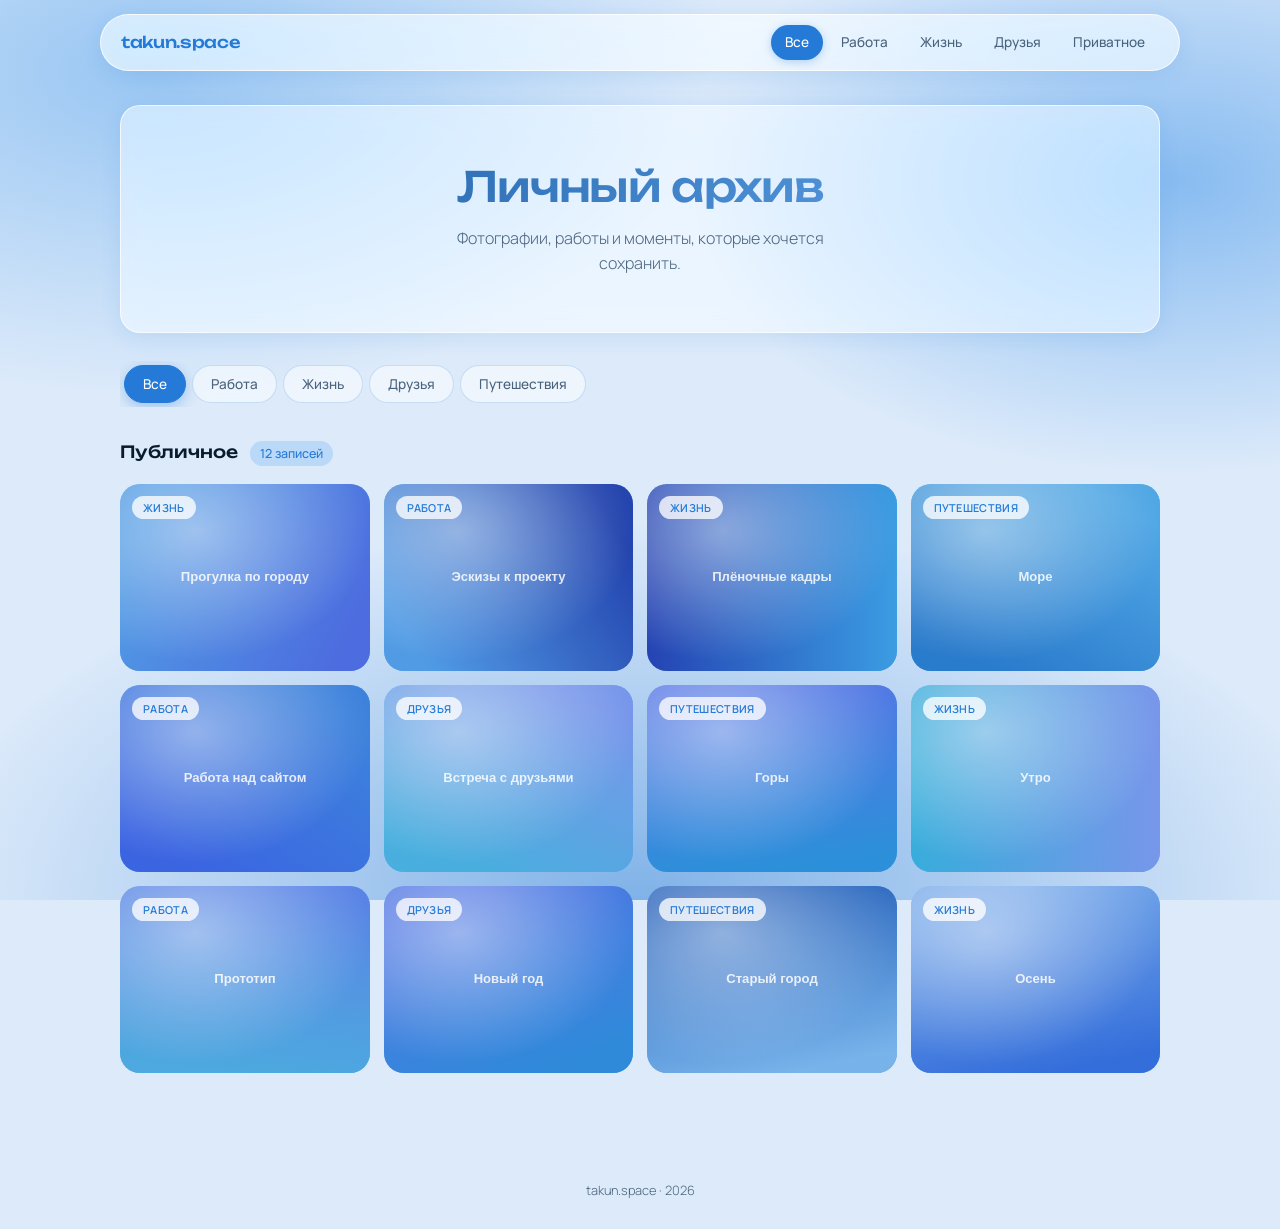
==== index.html @ 9f6305c5 "Add files via upload" ====
<!DOCTYPE html>
<html lang="ru">
<head>
<meta charset="UTF-8">
<meta name="viewport" content="width=device-width, initial-scale=1.0">
<meta name="description" content="Личный архив takun.space">
<title>takun.space — архив</title>

<link rel="icon" href="data:image/svg+xml,<svg xmlns='http://www.w3.org/2000/svg' viewBox='0 0 100 100'><text y='.9em' font-size='90'>🌊</text></svg>">

<link rel="preconnect" href="https://fonts.googleapis.com">
<link rel="preconnect" href="https://fonts.gstatic.com" crossorigin>
<link href="https://fonts.googleapis.com/css2?family=Manrope:wght@300;400;500;600&family=Unbounded:wght@400;500&display=swap" rel="stylesheet">

<style>
  :root {
    --blue-deep: #247ad6;
    --blue-mid: #64a8ed;
    --blue-light: #91c2f2;
    --blue-dark: #1a5aa0;
    --bg-base: #dceafa;
    --glass-bg: rgba(255, 255, 255, 0.5);
    --glass-border: rgba(255, 255, 255, 0.7);
    --glass-shadow: rgba(36, 122, 214, 0.12);
    --text: #0a1b2e;
    --text-soft: #4a637d;
    --danger: #d64545;
    --radius: 20px;
    --tap: 0.15s cubic-bezier(0.4, 0, 0.2, 1);
  }

  * { margin: 0; padding: 0; box-sizing: border-box; }
  html { scroll-behavior: smooth; -webkit-tap-highlight-color: transparent; }

  body {
    font-family: 'Manrope', system-ui, sans-serif;
    background: var(--bg-base);
    background-image:
      radial-gradient(70% 55% at 12% 8%, rgba(145, 194, 242, 0.9), transparent 65%),
      radial-gradient(60% 50% at 92% 20%, rgba(100, 168, 237, 0.7), transparent 65%),
      radial-gradient(80% 60% at 50% 100%, rgba(36, 122, 214, 0.5), transparent 70%);
    background-attachment: fixed;
    color: var(--text);
    line-height: 1.55;
    -webkit-font-smoothing: antialiased;
    min-height: 100vh;
  }

  .glass {
    background: var(--glass-bg);
    backdrop-filter: blur(14px) saturate(1.4);
    -webkit-backdrop-filter: blur(14px) saturate(1.4);
    border: 1px solid var(--glass-border);
    border-radius: var(--radius);
    box-shadow: 0 4px 20px var(--glass-shadow);
  }

  /* ШАПКА */
  header { position: sticky; top: 0; z-index: 100; padding: 14px 20px; }

  .header-inner {
    max-width: 1080px;
    margin: 0 auto;
    display: flex;
    align-items: center;
    justify-content: space-between;
    padding: 10px 20px;
    border-radius: 100px;
    background: rgba(255, 255, 255, 0.6);
    backdrop-filter: blur(16px) saturate(1.5);
    -webkit-backdrop-filter: blur(16px) saturate(1.5);
    border: 1px solid rgba(255, 255, 255, 0.75);
    box-shadow: 0 4px 20px rgba(36, 122, 214, 0.12);
  }

  .logo {
    font-family: 'Unbounded', sans-serif;
    font-weight: 500;
    font-size: 1rem;
    letter-spacing: -0.02em;
    color: var(--blue-deep);
    text-decoration: none;
    transition: opacity var(--tap);
  }
  .logo:active { opacity: 0.6; }

  nav { display: flex; gap: 4px; }

  nav a {
    padding: 7px 14px;
    border-radius: 100px;
    text-decoration: none;
    color: var(--text-soft);
    font-size: 0.85rem;
    font-weight: 500;
    transition: background var(--tap), color var(--tap), transform var(--tap);
  }
  nav a:hover { background: rgba(145, 194, 242, 0.35); color: var(--blue-deep); }
  nav a.active { background: var(--blue-deep); color: #fff; box-shadow: 0 2px 8px rgba(36, 122, 214, 0.3); }
  nav a:active { transform: scale(0.95); }

  /* ОСНОВНОЕ */
  main { max-width: 1080px; margin: 0 auto; padding: 20px 20px 80px; }

  .page { display: none; }
  .page.active { display: block; animation: fadeIn 0.3s ease; }

  @keyframes fadeIn {
    from { opacity: 0; transform: translateY(8px); }
    to { opacity: 1; transform: translateY(0); }
  }

  /* ГЕРОЙ */
  .hero { padding: 56px 36px; text-align: center; margin-bottom: 28px; }

  .hero h1 {
    font-family: 'Unbounded', sans-serif;
    font-weight: 500;
    font-size: clamp(1.7rem, 4.5vw, 2.6rem);
    letter-spacing: -0.03em;
    line-height: 1.2;
    margin-bottom: 14px;
    background: linear-gradient(120deg, var(--blue-dark), var(--blue-mid));
    -webkit-background-clip: text;
    -webkit-text-fill-color: transparent;
    background-clip: text;
  }

  .hero p {
    font-size: 1rem;
    font-weight: 300;
    color: var(--text-soft);
    max-width: 420px;
    margin: 0 auto;
  }

  /* ФИЛЬТРЫ */
  .filters {
    display: flex;
    gap: 6px;
    margin-bottom: 22px;
    overflow-x: auto;
    padding: 4px;
    scrollbar-width: none;
  }
  .filters::-webkit-scrollbar { display: none; }

  .filter {
    flex-shrink: 0;
    padding: 9px 18px;
    border-radius: 100px;
    border: 1px solid rgba(36, 122, 214, 0.2);
    background: rgba(255, 255, 255, 0.5);
    backdrop-filter: blur(10px);
    -webkit-backdrop-filter: blur(10px);
    color: var(--text-soft);
    font-family: 'Manrope', sans-serif;
    font-size: 0.85rem;
    font-weight: 500;
    cursor: pointer;
    transition: all var(--tap);
  }
  .filter:hover { border-color: var(--blue-mid); color: var(--blue-deep); }
  .filter.active {
    background: var(--blue-deep);
    border-color: var(--blue-deep);
    color: #fff;
    box-shadow: 0 4px 14px rgba(36, 122, 214, 0.35);
  }
  .filter:active { transform: scale(0.95); }

  /* СЕКЦИИ */
  .section-title {
    display: flex;
    align-items: baseline;
    gap: 12px;
    margin: 32px 0 18px;
  }

  .section-title h2 {
    font-family: 'Unbounded', sans-serif;
    font-weight: 500;
    font-size: 1.05rem;
    letter-spacing: -0.01em;
  }

  .section-title .count {
    font-size: 0.78rem;
    font-weight: 500;
    color: var(--blue-deep);
    background: rgba(145, 194, 242, 0.45);
    padding: 3px 10px;
    border-radius: 100px;
  }

  /* СЕТКА */
  .archive-grid {
    display: grid;
    grid-template-columns: repeat(auto-fill, minmax(220px, 1fr));
    gap: 14px;
  }

  .archive-item {
    position: relative;
    aspect-ratio: 4 / 3;
    border-radius: var(--radius);
    overflow: hidden;
    cursor: pointer;
    background: linear-gradient(135deg, var(--blue-light), var(--blue-mid));
    transition: transform var(--tap), box-shadow var(--tap);
    text-decoration: none;
    display: block;
    border: none;
    padding: 0;
    font-family: inherit;
    text-align: left;
    width: 100%;
  }

  .archive-item img {
    width: 100%;
    height: 100%;
    object-fit: cover;
    display: block;
    filter: contrast(0.95) brightness(1.02);
    transition: transform 0.4s ease;
  }

  .archive-item::after {
    content: '';
    position: absolute;
    inset: 0;
    background: linear-gradient(to top, rgba(10, 27, 46, 0.65), transparent 55%);
    opacity: 0;
    transition: opacity var(--tap);
    pointer-events: none;
  }

  .archive-item:hover { transform: translateY(-3px); box-shadow: 0 10px 28px rgba(36, 122, 214, 0.28); }
  .archive-item:hover img { transform: scale(1.05); }
  .archive-item:hover::after { opacity: 1; }
  .archive-item:active { transform: scale(0.98); }
  .archive-item:active::after { opacity: 1; }
  .archive-item:active .meta { transform: translateY(0); opacity: 1; }

  .archive-item .meta {
    position: absolute;
    left: 0; right: 0; bottom: 0;
    padding: 14px;
    color: #fff;
    z-index: 2;
    transform: translateY(6px);
    opacity: 0;
    transition: transform var(--tap), opacity var(--tap);
  }

  .archive-item:hover .meta { transform: translateY(0); opacity: 1; }

  .meta .date {
    font-size: 0.68rem;
    font-weight: 500;
    letter-spacing: 0.08em;
    text-transform: uppercase;
    opacity: 0.85;
  }
  .meta .title { font-size: 0.92rem; font-weight: 600; margin-top: 2px; }

  .archive-item .tag {
    position: absolute;
    top: 12px;
    left: 12px;
    z-index: 2;
    padding: 4px 11px;
    border-radius: 100px;
    background: rgba(255, 255, 255, 0.78);
    backdrop-filter: blur(8px);
    -webkit-backdrop-filter: blur(8px);
    color: var(--blue-deep);
    font-size: 0.68rem;
    font-weight: 600;
    letter-spacing: 0.03em;
    text-transform: uppercase;
  }

  /* БЛОКИРОВКА */
  .lock-screen {
    margin-top: 32px;
    padding: 48px 32px;
    text-align: center;
    border: 1px solid rgba(36, 122, 214, 0.25);
    max-width: 440px;
    margin-left: auto;
    margin-right: auto;
  }

  .lock-screen .lock {
    display: inline-flex;
    align-items: center;
    justify-content: center;
    width: 52px; height: 52px;
    border-radius: 50%;
    background: rgba(36, 122, 214, 0.15);
    margin-bottom: 16px;
    color: var(--blue-deep);
  }
  .lock-screen .lock svg { width: 22px; height: 22px; }

  .lock-screen h3 {
    font-family: 'Unbounded', sans-serif;
    font-weight: 500;
    font-size: 1.15rem;
    margin-bottom: 8px;
  }

  .lock-screen p {
    color: var(--text-soft);
    font-weight: 300;
    margin-bottom: 22px;
    font-size: 0.92rem;
  }

  .password-field { display: flex; gap: 8px; margin-bottom: 12px; }

  .password-field input {
    flex: 1;
    padding: 12px 18px;
    border-radius: 100px;
    border: 1.5px solid rgba(36, 122, 214, 0.25);
    background: rgba(255, 255, 255, 0.7);
    font-family: 'Manrope', sans-serif;
    font-size: 0.95rem;
    color: var(--text);
    outline: none;
    transition: border-color var(--tap), box-shadow var(--tap);
    letter-spacing: 0.15em;
    text-align: center;
  }
  .password-field input::placeholder { letter-spacing: normal; color: var(--text-soft); opacity: 0.6; }
  .password-field input:focus {
    border-color: var(--blue-deep);
    box-shadow: 0 0 0 4px rgba(36, 122, 214, 0.15);
  }
  .password-field input.error {
    border-color: var(--danger);
    box-shadow: 0 0 0 4px rgba(214, 69, 69, 0.15);
    animation: shake 0.3s ease;
  }

  @keyframes shake {
    0%, 100% { transform: translateX(0); }
    25% { transform: translateX(-6px); }
    75% { transform: translateX(6px); }
  }

  .password-hint {
    font-size: 0.8rem;
    color: var(--danger);
    min-height: 18px;
    opacity: 0;
    transition: opacity var(--tap);
  }
  .password-hint.show { opacity: 1; }

  /* КНОПКИ */
  .btn {
    display: inline-flex;
    align-items: center;
    justify-content: center;
    gap: 8px;
    padding: 12px 28px;
    border-radius: 100px;
    font-family: 'Manrope', sans-serif;
    font-weight: 600;
    font-size: 0.9rem;
    border: none;
    cursor: pointer;
    text-decoration: none;
    transition: background var(--tap), transform var(--tap), box-shadow var(--tap);
    user-select: none;
  }

  .btn-primary {
    background: var(--blue-deep);
    color: #fff;
    box-shadow: 0 4px 16px rgba(36, 122, 214, 0.35);
  }
  .btn-primary:hover { background: var(--blue-dark); box-shadow: 0 6px 20px rgba(36, 122, 214, 0.45); }
  .btn-primary:active { transform: scale(0.96); box-shadow: 0 2px 8px rgba(36, 122, 214, 0.3); }

  .btn-ghost {
    background: transparent;
    color: var(--blue-deep);
    border: 1.5px solid rgba(36, 122, 214, 0.35);
  }
  .btn-ghost:hover { background: rgba(36, 122, 214, 0.08); border-color: var(--blue-deep); }
  .btn-ghost:active { transform: scale(0.96); background: rgba(36, 122, 214, 0.15); }

  .btn:focus-visible, .filter:focus-visible, nav a:focus-visible, .archive-item:focus-visible {
    outline: 2px solid var(--blue-deep);
    outline-offset: 3px;
  }

  /* ЛАЙТБОКС */
  .lightbox {
    position: fixed;
    inset: 0;
    z-index: 200;
    background: rgba(10, 27, 46, 0.85);
    backdrop-filter: blur(12px);
    -webkit-backdrop-filter: blur(12px);
    display: none;
    align-items: center;
    justify-content: center;
    padding: 24px;
    opacity: 0;
    transition: opacity 0.25s ease;
  }
  .lightbox.open { display: flex; opacity: 1; }

  .lightbox-inner {
    max-width: 1000px;
    width: 100%;
    max-height: 90vh;
    display: flex;
    flex-direction: column;
    gap: 16px;
    animation: zoomIn 0.3s ease;
  }

  @keyframes zoomIn {
    from { transform: scale(0.94); opacity: 0; }
    to { transform: scale(1); opacity: 1; }
  }

  .lightbox-image {
    width: 100%;
    max-height: 75vh;
    object-fit: contain;
    border-radius: var(--radius);
    box-shadow: 0 20px 60px rgba(0, 0, 0, 0.4);
  }

  .lightbox-caption {
    display: flex;
    justify-content: space-between;
    align-items: center;
    color: #fff;
    gap: 16px;
    flex-wrap: wrap;
  }
  .lightbox-caption .info .date {
    font-size: 0.72rem;
    text-transform: uppercase;
    letter-spacing: 0.08em;
    opacity: 0.7;
  }
  .lightbox-caption .info .title {
    font-size: 1.1rem;
    font-weight: 600;
    margin-top: 2px;
  }

  .lightbox-close {
    position: absolute;
    top: 24px;
    right: 24px;
    width: 44px;
    height: 44px;
    border-radius: 50%;
    border: none;
    background: rgba(255, 255, 255, 0.15);
    backdrop-filter: blur(8px);
    -webkit-backdrop-filter: blur(8px);
    color: #fff;
    cursor: pointer;
    display: flex;
    align-items: center;
    justify-content: center;
    transition: background var(--tap), transform var(--tap);
  }
  .lightbox-close:hover { background: rgba(255, 255, 255, 0.25); }
  .lightbox-close:active { transform: scale(0.9); }
  .lightbox-close svg { width: 20px; height: 20px; }

  /* ФУТЕР */
  footer {
    max-width: 1080px;
    margin: 0 auto;
    padding: 28px 20px;
    text-align: center;
    color: var(--text-soft);
    font-size: 0.8rem;
    font-weight: 300;
  }

  /* АДАПТИВ */
  @media (max-width: 640px) {
    .header-inner { flex-direction: column; gap: 10px; padding: 10px 14px; border-radius: 24px; }
    nav { width: 100%; justify-content: center; flex-wrap: wrap; }
    nav a { padding: 6px 11px; font-size: 0.8rem; }
    .hero { padding: 40px 22px; }
    .archive-grid { grid-template-columns: repeat(2, 1fr); gap: 10px; }
    .archive-item .meta { opacity: 1; transform: none; }
    .archive-item::after { opacity: 1; }
    .lock-screen { padding: 32px 22px; }
    .archive-item .tag { font-size: 0.6rem; padding: 3px 8px; }
    .lightbox-close { top: 12px; right: 12px; }
  }

  @media (prefers-reduced-motion: reduce) {
    * { transition-duration: 0.01ms !important; animation: none !important; }
  }
</style>
</head>
<body>

<header>
  <div class="header-inner">
    <a href="#all" class="logo">takun.space</a>
    <nav id="nav">
      <a href="#all" data-page="all">Все</a>
      <a href="#work" data-page="work">Работа</a>
      <a href="#life" data-page="life">Жизнь</a>
      <a href="#friends" data-page="friends">Друзья</a>
      <a href="#private" data-page="private">Приватное</a>
    </nav>
  </div>
</header>

<main>

  <section class="page active" id="page-all">
    <div class="hero glass">
      <h1>Личный архив</h1>
      <p>Фотографии, работы и моменты, которые хочется сохранить.</p>
    </div>

    <div class="filters">
      <button class="filter active" data-filter="all">Все</button>
      <button class="filter" data-filter="work">Работа</button>
      <button class="filter" data-filter="life">Жизнь</button>
      <button class="filter" data-filter="friends">Друзья</button>
      <button class="filter" data-filter="travel">Путешествия</button>
    </div>

    <div class="section-title">
      <h2>Публичное</h2>
      <span class="count" id="count-all">0</span>
    </div>

    <div class="archive-grid" id="grid-all"></div>
  </section>

  <section class="page" id="page-work">
    <div class="hero glass"><h1>Работа</h1><p>Проекты, эскизы и процессы.</p></div>
    <div class="section-title"><h2>Проекты</h2><span class="count" id="count-work">0</span></div>
    <div class="archive-grid" id="grid-work"></div>
  </section>

  <section class="page" id="page-life">
    <div class="hero glass"><h1>Жизнь</h1><p>Повседневные кадры и воспоминания.</p></div>
    <div class="section-title"><h2>Моменты</h2><span class="count" id="count-life">0</span></div>
    <div class="archive-grid" id="grid-life"></div>
  </section>

  <section class="page" id="page-friends">
    <div class="hero glass"><h1>Друзья</h1><p>Люди, которые рядом.</p></div>
    <div class="section-title"><h2>Встречи</h2><span class="count" id="count-friends">0</span></div>
    <div class="archive-grid" id="grid-friends"></div>
  </section>

  <section class="page" id="page-private">
    <div id="lock-screen" class="lock-screen glass">
      <div class="lock">
        <svg viewBox="0 0 24 24" fill="none" stroke="currentColor" stroke-width="2" stroke-linecap="round" stroke-linejoin="round">
          <rect x="4" y="11" width="16" height="10" rx="2"></rect>
          <path d="M8 11V7a4 4 0 0 1 8 0v4"></path>
        </svg>
      </div>
      <h3>Приватный архив</h3>
      <p>Введите пароль, чтобы открыть личные фотографии.</p>
      <div class="password-field">
        <input type="password" id="password-input" placeholder="Пароль" autocomplete="off">
        <button class="btn btn-primary" id="unlock-btn">Войти</button>
      </div>
      <div class="password-hint" id="password-hint">Неверный пароль. Попробуйте ещё раз.</div>
    </div>

    <div id="private-content" style="display:none">
      <div class="hero glass"><h1>Приватное</h1><p>Только для друзей и семьи.</p></div>
      <div class="section-title"><h2>Личное</h2><span class="count" id="count-private">0</span></div>
      <div class="archive-grid" id="grid-private"></div>
      <div style="text-align:center; margin-top:32px">
        <button class="btn btn-ghost" id="lock-again-btn">Заблокировать</button>
      </div>
    </div>
  </section>

</main>

<footer>takun.space · <span id="year"></span></footer>

<div class="lightbox" id="lightbox">
  <button class="lightbox-close" id="lightbox-close" aria-label="Закрыть">
    <svg viewBox="0 0 24 24" fill="none" stroke="currentColor" stroke-width="2" stroke-linecap="round">
      <line x1="18" y1="6" x2="6" y2="18"></line>
      <line x1="6" y1="6" x2="18" y2="18"></line>
    </svg>
  </button>
  <div class="lightbox-inner">
    <img class="lightbox-image" id="lightbox-img" src="" alt="">
    <div class="lightbox-caption">
      <div class="info">
        <div class="date" id="lightbox-date"></div>
        <div class="title" id="lightbox-title"></div>
      </div>
    </div>
  </div>
</div>

<script>
  // ===== SVG-ПЛЕЙСХОЛДЕРЫ (работают офлайн) =====
  function makePlaceholder(seed, label) {
    let h = 0;
    for (let i = 0; i < seed.length; i++) h = (h * 31 + seed.charCodeAt(i)) | 0;
    const abs = Math.abs(h);
    const hue1 = 205 + (abs % 25);
    const hue2 = 195 + ((abs >> 3) % 35);
    const l1 = 55 + (abs % 15);
    const l2 = 40 + ((abs >> 4) % 20);
    const c1 = `hsl(${hue1}, 75%, ${l1}%)`;
    const c2 = `hsl(${hue2}, 70%, ${l2}%)`;
    const angle = abs % 360;

    const svg = `<svg xmlns="http://www.w3.org/2000/svg" viewBox="0 0 800 600" preserveAspectRatio="xMidYMid slice">
      <defs>
        <linearGradient id="g" gradientTransform="rotate(${angle} 0.5 0.5)">
          <stop offset="0%" stop-color="${c1}"/>
          <stop offset="100%" stop-color="${c2}"/>
        </linearGradient>
        <radialGradient id="r" cx="30%" cy="25%" r="70%">
          <stop offset="0%" stop-color="rgba(255,255,255,0.45)"/>
          <stop offset="100%" stop-color="rgba(255,255,255,0)"/>
        </radialGradient>
      </defs>
      <rect width="800" height="600" fill="url(#g)"/>
      <rect width="800" height="600" fill="url(#r)"/>
      <text x="400" y="310" font-family="Manrope, sans-serif" font-size="42" font-weight="600"
            fill="rgba(255,255,255,0.85)" text-anchor="middle">${label}</text>
    </svg>`;
    return 'data:image/svg+xml;charset=utf-8,' + encodeURIComponent(svg);
  }

  // ===== ДАННЫЕ =====
  // Чтобы добавить реальное фото: замените src на путь, например 'photos/001.jpg'
  // Для этого создайте папку "photos" в репозитории и загрузите туда картинки.
  const PHOTOS = [
    { id: 1,  cat: 'life',    tag: 'Жизнь',       date: 'Сентябрь 2026', title: 'Прогулка по городу', src: null },
    { id: 2,  cat: 'work',    tag: 'Работа',      date: 'Август 2026',   title: 'Эскизы к проекту',   src: null },
    { id: 3,  cat: 'life',    tag: 'Жизнь',       date: 'Июль 2026',     title: 'Плёночные кадры',    src: null },
    { id: 4,  cat: 'travel',  tag: 'Путешествия', date: 'Июнь 2026',     title: 'Море',               src: null },
    { id: 5,  cat: 'work',    tag: 'Работа',      date: 'Май 2026',      title: 'Работа над сайтом',  src: null },
    { id: 6,  cat: 'friends', tag: 'Друзья',      date: 'Апрель 2026',   title: 'Встреча с друзьями', src: null },
    { id: 7,  cat: 'travel',  tag: 'Путешествия', date: 'Март 2026',     title: 'Горы',               src: null },
    { id: 8,  cat: 'life',    tag: 'Жизнь',       date: 'Февраль 2026',  title: 'Утро',               src: null },
    { id: 9,  cat: 'work',    tag: 'Работа',      date: 'Январь 2026',   title: 'Прототип',           src: null },
    { id: 10, cat: 'friends', tag: 'Друзья',      date: 'Декабрь 2025',  title: 'Новый год',          src: null },
    { id: 11, cat: 'travel',  tag: 'Путешествия', date: 'Ноябрь 2025',   title: 'Старый город',       src: null },
    { id: 12, cat: 'life',    tag: 'Жизнь',       date: 'Октябрь 2025',  title: 'Осень',              src: null },

    // Приватные (пароль 69853)
    { id: 101, cat: 'private', tag: 'Личное', date: 'Сентябрь 2026', title: 'Семья',        src: null, private: true },
    { id: 102, cat: 'private', tag: 'Личное', date: 'Август 2026',   title: 'Дома',         src: null, private: true },
    { id: 103, cat: 'private', tag: 'Личное', date: 'Июль 2026',     title: 'Отпуск',       src: null, private: true },
    { id: 104, cat: 'private', tag: 'Личное', date: 'Июнь 2026',     title: 'Близкие',      src: null, private: true },
    { id: 105, cat: 'private', tag: 'Личное', date: 'Май 2026',      title: 'Тихий вечер',  src: null, private: true },
    { id: 106, cat: 'private', tag: 'Личное', date: 'Апрель 2026',   title: 'Воспоминание', src: null, private: true },
  ];

  PHOTOS.forEach(p => {
    if (!p.src) p.src = makePlaceholder(p.title + p.id, p.title);
  });

  const PASSWORD = '69853';
  const SESSION_KEY = 'takun_private_unlocked';

  // ===== РЕНДЕР =====
  function renderCard(photo) {
    return `
      <button class="archive-item" data-id="${photo.id}">
        <span class="tag">${photo.tag}</span>
        <img src="${photo.src}" alt="${photo.title}" loading="lazy">
        <div class="meta">
          <div class="date">${photo.date}</div>
          <div class="title">${photo.title}</div>
        </div>
      </button>
    `;
  }

  function renderGrid(containerId, photos) {
    const el = document.getElementById(containerId);
    if (!el) return;
    el.innerHTML = photos.map(renderCard).join('');
  }

  function updateCount(id, n) {
    const el = document.getElementById(id);
    if (el) el.textContent = n + ' записей';
  }

  const publicPhotos = PHOTOS.filter(p => !p.private);
  const privatePhotos = PHOTOS.filter(p => p.private);

  renderGrid('grid-all', publicPhotos);
  renderGrid('grid-work', publicPhotos.filter(p => p.cat === 'work'));
  renderGrid('grid-life', publicPhotos.filter(p => p.cat === 'life'));
  renderGrid('grid-friends', publicPhotos.filter(p => p.cat === 'friends'));
  renderGrid('grid-private', privatePhotos);

  updateCount('count-all', publicPhotos.length);
  updateCount('count-work', publicPhotos.filter(p => p.cat === 'work').length);
  updateCount('count-life', publicPhotos.filter(p => p.cat === 'life').length);
  updateCount('count-friends', publicPhotos.filter(p => p.cat === 'friends').length);
  updateCount('count-private', privatePhotos.length);

  // ===== РОУТИНГ =====
  const pages = ['all', 'work', 'life', 'friends', 'private'];

  function showPage(name) {
    if (!pages.includes(name)) name = 'all';

    document.querySelectorAll('.page').forEach(p => p.classList.remove('active'));
    const target = document.getElementById('page-' + name);
    if (target) target.classList.add('active');

    document.querySelectorAll('#nav a').forEach(a => {
      a.classList.toggle('active', a.dataset.page === name);
    });

    if (name === 'private') checkPrivateSession();
    window.scrollTo({ top: 0, behavior: 'smooth' });
  }

  function handleHash() {
    showPage(location.hash.replace('#', '') || 'all');
  }

  window.addEventListener('hashchange', handleHash);

  // ===== ПРИВАТНЫЙ ДОСТУП =====
  const lockScreen = document.getElementById('lock-screen');
  const privateContent = document.getElementById('private-content');
  const passwordInput = document.getElementById('password-input');
  const passwordHint = document.getElementById('password-hint');
  const unlockBtn = document.getElementById('unlock-btn');
  const lockAgainBtn = document.getElementById('lock-again-btn');

  function checkPrivateSession() {
    const unlocked = sessionStorage.getItem(SESSION_KEY) === 'true';
    if (unlocked) {
      lockScreen.style.display = 'none';
      privateContent.style.display = 'block';
    } else {
      lockScreen.style.display = 'block';
      privateContent.style.display = 'none';
      passwordInput.value = '';
      passwordHint.classList.remove('show');
    }
  }

  function tryUnlock() {
    if (passwordInput.value.trim() === PASSWORD) {
      sessionStorage.setItem(SESSION_KEY, 'true');
      lockScreen.style.display = 'none';
      privateContent.style.display = 'block';
      passwordHint.classList.remove('show');
      passwordInput.classList.remove('error');
    } else {
      passwordInput.classList.add('error');
      passwordHint.classList.add('show');
      setTimeout(() => passwordInput.classList.remove('error'), 400);
    }
  }

  unlockBtn.addEventListener('click', tryUnlock);
  passwordInput.addEventListener('keydown', e => { if (e.key === 'Enter') tryUnlock(); });
  passwordInput.addEventListener('input', () => passwordHint.classList.remove('show'));

  lockAgainBtn.addEventListener('click', () => {
    sessionStorage.removeItem(SESSION_KEY);
    checkPrivateSession();
    passwordInput.focus();
  });

  // ===== ЛАЙТБОКС =====
  const lightbox = document.getElementById('lightbox');
  const lightboxImg = document.getElementById('lightbox-img');
  const lightboxDate = document.getElementById('lightbox-date');
  const lightboxTitle = document.getElementById('lightbox-title');
  const lightboxClose = document.getElementById('lightbox-close');

  function openLightbox(id) {
    const photo = PHOTOS.find(p => p.id === Number(id));
    if (!photo) return;
    lightboxImg.src = photo.src;
    lightboxImg.alt = photo.title;
    lightboxDate.textContent = photo.date;
    lightboxTitle.textContent = photo.title;
    lightbox.classList.add('open');
    document.body.style.overflow = 'hidden';
  }

  function closeLightbox() {
    lightbox.classList.remove('open');
    document.body.style.overflow = '';
    setTimeout(() => { lightboxImg.src = ''; }, 250);
  }

  document.addEventListener('click', e => {
    const item = e.target.closest('.archive-item');
    if (item) openLightbox(item.dataset.id);
  });

  lightboxClose.addEventListener('click', closeLightbox);
  lightbox.addEventListener('click', e => { if (e.target === lightbox) closeLightbox(); });
  document.addEventListener('keydown', e => {
    if (e.key === 'Escape' && lightbox.classList.contains('open')) closeLightbox();
  });

  // ===== ФИЛЬТРЫ =====
  document.querySelectorAll('.filter').forEach(btn => {
    btn.addEventListener('click', () => {
      document.querySelectorAll('.filter').forEach(b => b.classList.remove('active'));
      btn.classList.add('active');
      const cat = btn.dataset.filter;
      const filtered = cat === 'all' ? publicPhotos : publicPhotos.filter(p => p.cat === cat);
      renderGrid('grid-all', filtered);
      updateCount('count-all', filtered.length);
    });
  });

  // ===== ГОД В ФУТЕРЕ =====
  document.getElementById('year').textContent = new Date().getFullYear();

  handleHash();
</script>

</body>
</html>
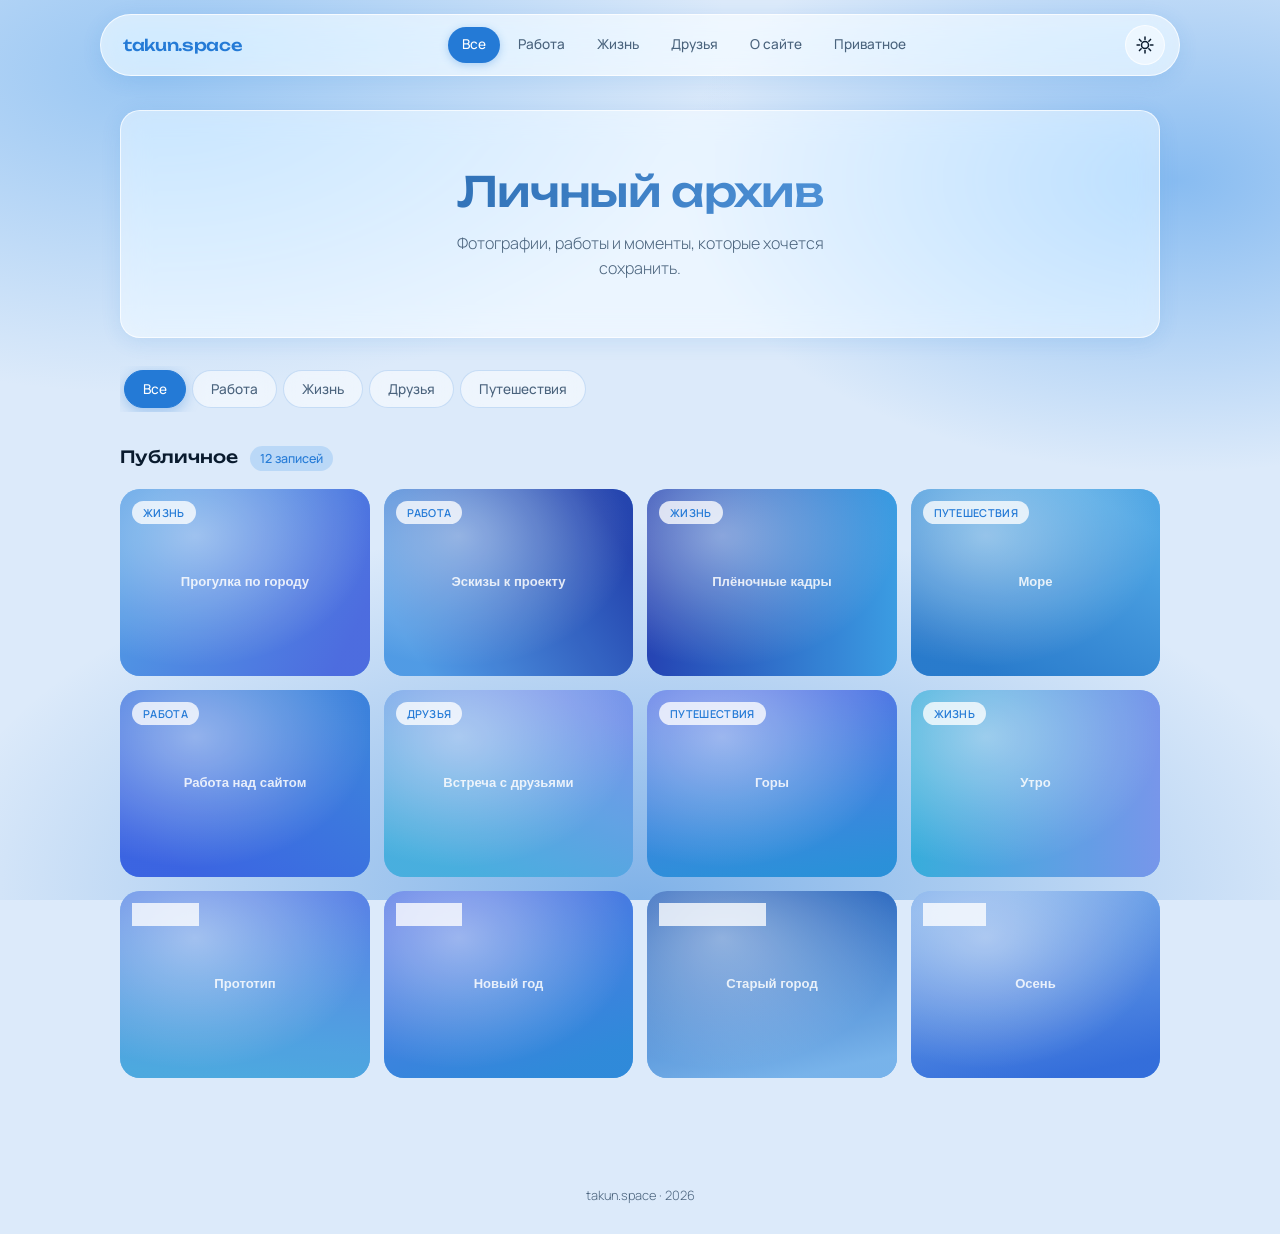
==== commit 4176e46b: "Add files via upload" ====
--- a/index.html
+++ b/index.html
@@ -6,529 +6,51 @@
 <meta name="description" content="Личный архив takun.space">
 <title>takun.space — архив</title>
 
-<link rel="icon" href="data:image/svg+xml,<svg xmlns='http://www.w3.org/2000/svg' viewBox='0 0 100 100'><text y='.9em' font-size='90'>🌊</text></svg>">
+<link rel="icon" href="data:image/svg+xml,<svg xmlns='http://www.w3.org/2000/svg' viewBox='0 0 100 100'><circle cx='50' cy='50' r='42' fill='%23247ad6'/><text x='50' y='68' font-family='sans-serif' font-size='58' font-weight='700' fill='white' text-anchor='middle'>t</text></svg>">
 
 <link rel="preconnect" href="https://fonts.googleapis.com">
 <link rel="preconnect" href="https://fonts.gstatic.com" crossorigin>
 <link href="https://fonts.googleapis.com/css2?family=Manrope:wght@300;400;500;600&family=Unbounded:wght@400;500&display=swap" rel="stylesheet">
 
-<style>
-  :root {
-    --blue-deep: #247ad6;
-    --blue-mid: #64a8ed;
-    --blue-light: #91c2f2;
-    --blue-dark: #1a5aa0;
-    --bg-base: #dceafa;
-    --glass-bg: rgba(255, 255, 255, 0.5);
-    --glass-border: rgba(255, 255, 255, 0.7);
-    --glass-shadow: rgba(36, 122, 214, 0.12);
-    --text: #0a1b2e;
-    --text-soft: #4a637d;
-    --danger: #d64545;
-    --radius: 20px;
-    --tap: 0.15s cubic-bezier(0.4, 0, 0.2, 1);
-  }
-
-  * { margin: 0; padding: 0; box-sizing: border-box; }
-  html { scroll-behavior: smooth; -webkit-tap-highlight-color: transparent; }
-
-  body {
-    font-family: 'Manrope', system-ui, sans-serif;
-    background: var(--bg-base);
-    background-image:
-      radial-gradient(70% 55% at 12% 8%, rgba(145, 194, 242, 0.9), transparent 65%),
-      radial-gradient(60% 50% at 92% 20%, rgba(100, 168, 237, 0.7), transparent 65%),
-      radial-gradient(80% 60% at 50% 100%, rgba(36, 122, 214, 0.5), transparent 70%);
-    background-attachment: fixed;
-    color: var(--text);
-    line-height: 1.55;
-    -webkit-font-smoothing: antialiased;
-    min-height: 100vh;
-  }
-
-  .glass {
-    background: var(--glass-bg);
-    backdrop-filter: blur(14px) saturate(1.4);
-    -webkit-backdrop-filter: blur(14px) saturate(1.4);
-    border: 1px solid var(--glass-border);
-    border-radius: var(--radius);
-    box-shadow: 0 4px 20px var(--glass-shadow);
-  }
-
-  /* ШАПКА */
-  header { position: sticky; top: 0; z-index: 100; padding: 14px 20px; }
-
-  .header-inner {
-    max-width: 1080px;
-    margin: 0 auto;
-    display: flex;
-    align-items: center;
-    justify-content: space-between;
-    padding: 10px 20px;
-    border-radius: 100px;
-    background: rgba(255, 255, 255, 0.6);
-    backdrop-filter: blur(16px) saturate(1.5);
-    -webkit-backdrop-filter: blur(16px) saturate(1.5);
-    border: 1px solid rgba(255, 255, 255, 0.75);
-    box-shadow: 0 4px 20px rgba(36, 122, 214, 0.12);
-  }
-
-  .logo {
-    font-family: 'Unbounded', sans-serif;
-    font-weight: 500;
-    font-size: 1rem;
-    letter-spacing: -0.02em;
-    color: var(--blue-deep);
-    text-decoration: none;
-    transition: opacity var(--tap);
-  }
-  .logo:active { opacity: 0.6; }
-
-  nav { display: flex; gap: 4px; }
-
-  nav a {
-    padding: 7px 14px;
-    border-radius: 100px;
-    text-decoration: none;
-    color: var(--text-soft);
-    font-size: 0.85rem;
-    font-weight: 500;
-    transition: background var(--tap), color var(--tap), transform var(--tap);
-  }
-  nav a:hover { background: rgba(145, 194, 242, 0.35); color: var(--blue-deep); }
-  nav a.active { background: var(--blue-deep); color: #fff; box-shadow: 0 2px 8px rgba(36, 122, 214, 0.3); }
-  nav a:active { transform: scale(0.95); }
-
-  /* ОСНОВНОЕ */
-  main { max-width: 1080px; margin: 0 auto; padding: 20px 20px 80px; }
-
-  .page { display: none; }
-  .page.active { display: block; animation: fadeIn 0.3s ease; }
-
-  @keyframes fadeIn {
-    from { opacity: 0; transform: translateY(8px); }
-    to { opacity: 1; transform: translateY(0); }
-  }
-
-  /* ГЕРОЙ */
-  .hero { padding: 56px 36px; text-align: center; margin-bottom: 28px; }
-
-  .hero h1 {
-    font-family: 'Unbounded', sans-serif;
-    font-weight: 500;
-    font-size: clamp(1.7rem, 4.5vw, 2.6rem);
-    letter-spacing: -0.03em;
-    line-height: 1.2;
-    margin-bottom: 14px;
-    background: linear-gradient(120deg, var(--blue-dark), var(--blue-mid));
-    -webkit-background-clip: text;
-    -webkit-text-fill-color: transparent;
-    background-clip: text;
-  }
-
-  .hero p {
-    font-size: 1rem;
-    font-weight: 300;
-    color: var(--text-soft);
-    max-width: 420px;
-    margin: 0 auto;
-  }
-
-  /* ФИЛЬТРЫ */
-  .filters {
-    display: flex;
-    gap: 6px;
-    margin-bottom: 22px;
-    overflow-x: auto;
-    padding: 4px;
-    scrollbar-width: none;
-  }
-  .filters::-webkit-scrollbar { display: none; }
-
-  .filter {
-    flex-shrink: 0;
-    padding: 9px 18px;
-    border-radius: 100px;
-    border: 1px solid rgba(36, 122, 214, 0.2);
-    background: rgba(255, 255, 255, 0.5);
-    backdrop-filter: blur(10px);
-    -webkit-backdrop-filter: blur(10px);
-    color: var(--text-soft);
-    font-family: 'Manrope', sans-serif;
-    font-size: 0.85rem;
-    font-weight: 500;
-    cursor: pointer;
-    transition: all var(--tap);
-  }
-  .filter:hover { border-color: var(--blue-mid); color: var(--blue-deep); }
-  .filter.active {
-    background: var(--blue-deep);
-    border-color: var(--blue-deep);
-    color: #fff;
-    box-shadow: 0 4px 14px rgba(36, 122, 214, 0.35);
-  }
-  .filter:active { transform: scale(0.95); }
-
-  /* СЕКЦИИ */
-  .section-title {
-    display: flex;
-    align-items: baseline;
-    gap: 12px;
-    margin: 32px 0 18px;
-  }
-
-  .section-title h2 {
-    font-family: 'Unbounded', sans-serif;
-    font-weight: 500;
-    font-size: 1.05rem;
-    letter-spacing: -0.01em;
-  }
-
-  .section-title .count {
-    font-size: 0.78rem;
-    font-weight: 500;
-    color: var(--blue-deep);
-    background: rgba(145, 194, 242, 0.45);
-    padding: 3px 10px;
-    border-radius: 100px;
-  }
-
-  /* СЕТКА */
-  .archive-grid {
-    display: grid;
-    grid-template-columns: repeat(auto-fill, minmax(220px, 1fr));
-    gap: 14px;
-  }
-
-  .archive-item {
-    position: relative;
-    aspect-ratio: 4 / 3;
-    border-radius: var(--radius);
-    overflow: hidden;
-    cursor: pointer;
-    background: linear-gradient(135deg, var(--blue-light), var(--blue-mid));
-    transition: transform var(--tap), box-shadow var(--tap);
-    text-decoration: none;
-    display: block;
-    border: none;
-    padding: 0;
-    font-family: inherit;
-    text-align: left;
-    width: 100%;
-  }
-
-  .archive-item img {
-    width: 100%;
-    height: 100%;
-    object-fit: cover;
-    display: block;
-    filter: contrast(0.95) brightness(1.02);
-    transition: transform 0.4s ease;
-  }
-
-  .archive-item::after {
-    content: '';
-    position: absolute;
-    inset: 0;
-    background: linear-gradient(to top, rgba(10, 27, 46, 0.65), transparent 55%);
-    opacity: 0;
-    transition: opacity var(--tap);
-    pointer-events: none;
-  }
-
-  .archive-item:hover { transform: translateY(-3px); box-shadow: 0 10px 28px rgba(36, 122, 214, 0.28); }
-  .archive-item:hover img { transform: scale(1.05); }
-  .archive-item:hover::after { opacity: 1; }
-  .archive-item:active { transform: scale(0.98); }
-  .archive-item:active::after { opacity: 1; }
-  .archive-item:active .meta { transform: translateY(0); opacity: 1; }
-
-  .archive-item .meta {
-    position: absolute;
-    left: 0; right: 0; bottom: 0;
-    padding: 14px;
-    color: #fff;
-    z-index: 2;
-    transform: translateY(6px);
-    opacity: 0;
-    transition: transform var(--tap), opacity var(--tap);
-  }
-
-  .archive-item:hover .meta { transform: translateY(0); opacity: 1; }
-
-  .meta .date {
-    font-size: 0.68rem;
-    font-weight: 500;
-    letter-spacing: 0.08em;
-    text-transform: uppercase;
-    opacity: 0.85;
-  }
-  .meta .title { font-size: 0.92rem; font-weight: 600; margin-top: 2px; }
-
-  .archive-item .tag {
-    position: absolute;
-    top: 12px;
-    left: 12px;
-    z-index: 2;
-    padding: 4px 11px;
-    border-radius: 100px;
-    background: rgba(255, 255, 255, 0.78);
-    backdrop-filter: blur(8px);
-    -webkit-backdrop-filter: blur(8px);
-    color: var(--blue-deep);
-    font-size: 0.68rem;
-    font-weight: 600;
-    letter-spacing: 0.03em;
-    text-transform: uppercase;
-  }
-
-  /* БЛОКИРОВКА */
-  .lock-screen {
-    margin-top: 32px;
-    padding: 48px 32px;
-    text-align: center;
-    border: 1px solid rgba(36, 122, 214, 0.25);
-    max-width: 440px;
-    margin-left: auto;
-    margin-right: auto;
-  }
-
-  .lock-screen .lock {
-    display: inline-flex;
-    align-items: center;
-    justify-content: center;
-    width: 52px; height: 52px;
-    border-radius: 50%;
-    background: rgba(36, 122, 214, 0.15);
-    margin-bottom: 16px;
-    color: var(--blue-deep);
-  }
-  .lock-screen .lock svg { width: 22px; height: 22px; }
-
-  .lock-screen h3 {
-    font-family: 'Unbounded', sans-serif;
-    font-weight: 500;
-    font-size: 1.15rem;
-    margin-bottom: 8px;
-  }
-
-  .lock-screen p {
-    color: var(--text-soft);
-    font-weight: 300;
-    margin-bottom: 22px;
-    font-size: 0.92rem;
-  }
-
-  .password-field { display: flex; gap: 8px; margin-bottom: 12px; }
-
-  .password-field input {
-    flex: 1;
-    padding: 12px 18px;
-    border-radius: 100px;
-    border: 1.5px solid rgba(36, 122, 214, 0.25);
-    background: rgba(255, 255, 255, 0.7);
-    font-family: 'Manrope', sans-serif;
-    font-size: 0.95rem;
-    color: var(--text);
-    outline: none;
-    transition: border-color var(--tap), box-shadow var(--tap);
-    letter-spacing: 0.15em;
-    text-align: center;
-  }
-  .password-field input::placeholder { letter-spacing: normal; color: var(--text-soft); opacity: 0.6; }
-  .password-field input:focus {
-    border-color: var(--blue-deep);
-    box-shadow: 0 0 0 4px rgba(36, 122, 214, 0.15);
-  }
-  .password-field input.error {
-    border-color: var(--danger);
-    box-shadow: 0 0 0 4px rgba(214, 69, 69, 0.15);
-    animation: shake 0.3s ease;
-  }
-
-  @keyframes shake {
-    0%, 100% { transform: translateX(0); }
-    25% { transform: translateX(-6px); }
-    75% { transform: translateX(6px); }
-  }
-
-  .password-hint {
-    font-size: 0.8rem;
-    color: var(--danger);
-    min-height: 18px;
-    opacity: 0;
-    transition: opacity var(--tap);
-  }
-  .password-hint.show { opacity: 1; }
-
-  /* КНОПКИ */
-  .btn {
-    display: inline-flex;
-    align-items: center;
-    justify-content: center;
-    gap: 8px;
-    padding: 12px 28px;
-    border-radius: 100px;
-    font-family: 'Manrope', sans-serif;
-    font-weight: 600;
-    font-size: 0.9rem;
-    border: none;
-    cursor: pointer;
-    text-decoration: none;
-    transition: background var(--tap), transform var(--tap), box-shadow var(--tap);
-    user-select: none;
-  }
-
-  .btn-primary {
-    background: var(--blue-deep);
-    color: #fff;
-    box-shadow: 0 4px 16px rgba(36, 122, 214, 0.35);
-  }
-  .btn-primary:hover { background: var(--blue-dark); box-shadow: 0 6px 20px rgba(36, 122, 214, 0.45); }
-  .btn-primary:active { transform: scale(0.96); box-shadow: 0 2px 8px rgba(36, 122, 214, 0.3); }
-
-  .btn-ghost {
-    background: transparent;
-    color: var(--blue-deep);
-    border: 1.5px solid rgba(36, 122, 214, 0.35);
-  }
-  .btn-ghost:hover { background: rgba(36, 122, 214, 0.08); border-color: var(--blue-deep); }
-  .btn-ghost:active { transform: scale(0.96); background: rgba(36, 122, 214, 0.15); }
-
-  .btn:focus-visible, .filter:focus-visible, nav a:focus-visible, .archive-item:focus-visible {
-    outline: 2px solid var(--blue-deep);
-    outline-offset: 3px;
-  }
-
-  /* ЛАЙТБОКС */
-  .lightbox {
-    position: fixed;
-    inset: 0;
-    z-index: 200;
-    background: rgba(10, 27, 46, 0.85);
-    backdrop-filter: blur(12px);
-    -webkit-backdrop-filter: blur(12px);
-    display: none;
-    align-items: center;
-    justify-content: center;
-    padding: 24px;
-    opacity: 0;
-    transition: opacity 0.25s ease;
-  }
-  .lightbox.open { display: flex; opacity: 1; }
-
-  .lightbox-inner {
-    max-width: 1000px;
-    width: 100%;
-    max-height: 90vh;
-    display: flex;
-    flex-direction: column;
-    gap: 16px;
-    animation: zoomIn 0.3s ease;
-  }
-
-  @keyframes zoomIn {
-    from { transform: scale(0.94); opacity: 0; }
-    to { transform: scale(1); opacity: 1; }
-  }
-
-  .lightbox-image {
-    width: 100%;
-    max-height: 75vh;
-    object-fit: contain;
-    border-radius: var(--radius);
-    box-shadow: 0 20px 60px rgba(0, 0, 0, 0.4);
-  }
-
-  .lightbox-caption {
-    display: flex;
-    justify-content: space-between;
-    align-items: center;
-    color: #fff;
-    gap: 16px;
-    flex-wrap: wrap;
-  }
-  .lightbox-caption .info .date {
-    font-size: 0.72rem;
-    text-transform: uppercase;
-    letter-spacing: 0.08em;
-    opacity: 0.7;
-  }
-  .lightbox-caption .info .title {
-    font-size: 1.1rem;
-    font-weight: 600;
-    margin-top: 2px;
-  }
-
-  .lightbox-close {
-    position: absolute;
-    top: 24px;
-    right: 24px;
-    width: 44px;
-    height: 44px;
-    border-radius: 50%;
-    border: none;
-    background: rgba(255, 255, 255, 0.15);
-    backdrop-filter: blur(8px);
-    -webkit-backdrop-filter: blur(8px);
-    color: #fff;
-    cursor: pointer;
-    display: flex;
-    align-items: center;
-    justify-content: center;
-    transition: background var(--tap), transform var(--tap);
-  }
-  .lightbox-close:hover { background: rgba(255, 255, 255, 0.25); }
-  .lightbox-close:active { transform: scale(0.9); }
-  .lightbox-close svg { width: 20px; height: 20px; }
-
-  /* ФУТЕР */
-  footer {
-    max-width: 1080px;
-    margin: 0 auto;
-    padding: 28px 20px;
-    text-align: center;
-    color: var(--text-soft);
-    font-size: 0.8rem;
-    font-weight: 300;
-  }
-
-  /* АДАПТИВ */
-  @media (max-width: 640px) {
-    .header-inner { flex-direction: column; gap: 10px; padding: 10px 14px; border-radius: 24px; }
-    nav { width: 100%; justify-content: center; flex-wrap: wrap; }
-    nav a { padding: 6px 11px; font-size: 0.8rem; }
-    .hero { padding: 40px 22px; }
-    .archive-grid { grid-template-columns: repeat(2, 1fr); gap: 10px; }
-    .archive-item .meta { opacity: 1; transform: none; }
-    .archive-item::after { opacity: 1; }
-    .lock-screen { padding: 32px 22px; }
-    .archive-item .tag { font-size: 0.6rem; padding: 3px 8px; }
-    .lightbox-close { top: 12px; right: 12px; }
-  }
-
-  @media (prefers-reduced-motion: reduce) {
-    * { transition-duration: 0.01ms !important; animation: none !important; }
-  }
-</style>
+<link rel="stylesheet" href="style.css">
 </head>
 <body>
 
 <header>
   <div class="header-inner">
     <a href="#all" class="logo">takun.space</a>
+
     <nav id="nav">
       <a href="#all" data-page="all">Все</a>
       <a href="#work" data-page="work">Работа</a>
       <a href="#life" data-page="life">Жизнь</a>
       <a href="#friends" data-page="friends">Друзья</a>
+      <a href="#about" data-page="about">О сайте</a>
       <a href="#private" data-page="private">Приватное</a>
     </nav>
+
+    <button class="theme-toggle" id="theme-toggle" aria-label="Переключить тему">
+      <svg class="icon-sun" viewBox="0 0 24 24" fill="none" stroke="currentColor" stroke-width="1.8" stroke-linecap="round" stroke-linejoin="round">
+        <circle cx="12" cy="12" r="4.2"></circle>
+        <line x1="12" y1="2.5" x2="12" y2="5.5"></line>
+        <line x1="12" y1="18.5" x2="12" y2="21.5"></line>
+        <line x1="2.5" y1="12" x2="5.5" y2="12"></line>
+        <line x1="18.5" y1="12" x2="21.5" y2="12"></line>
+        <line x1="5.3" y1="5.3" x2="7.4" y2="7.4"></line>
+        <line x1="16.6" y1="16.6" x2="18.7" y2="18.7"></line>
+        <line x1="5.3" y1="18.7" x2="7.4" y2="16.6"></line>
+        <line x1="16.6" y1="7.4" x2="18.7" y2="5.3"></line>
+      </svg>
+      <svg class="icon-moon" viewBox="0 0 24 24" fill="none" stroke="currentColor" stroke-width="1.8" stroke-linecap="round" stroke-linejoin="round">
+        <path d="M20.5 14.5A8.5 8.5 0 1 1 9.5 3.5a6.8 6.8 0 0 0 11 11Z"></path>
+      </svg>
+    </button>
   </div>
 </header>
 
 <main>
 
+  <!-- ВСЕ -->
   <section class="page active" id="page-all">
     <div class="hero glass">
       <h1>Личный архив</h1>
@@ -551,28 +73,49 @@
     <div class="archive-grid" id="grid-all"></div>
   </section>
 
+  <!-- РАБОТА -->
   <section class="page" id="page-work">
     <div class="hero glass"><h1>Работа</h1><p>Проекты, эскизы и процессы.</p></div>
     <div class="section-title"><h2>Проекты</h2><span class="count" id="count-work">0</span></div>
     <div class="archive-grid" id="grid-work"></div>
   </section>
 
+  <!-- ЖИЗНЬ -->
   <section class="page" id="page-life">
     <div class="hero glass"><h1>Жизнь</h1><p>Повседневные кадры и воспоминания.</p></div>
     <div class="section-title"><h2>Моменты</h2><span class="count" id="count-life">0</span></div>
     <div class="archive-grid" id="grid-life"></div>
   </section>
 
+  <!-- ДРУЗЬЯ -->
   <section class="page" id="page-friends">
     <div class="hero glass"><h1>Друзья</h1><p>Люди, которые рядом.</p></div>
     <div class="section-title"><h2>Встречи</h2><span class="count" id="count-friends">0</span></div>
     <div class="archive-grid" id="grid-friends"></div>
   </section>
 
+  <!-- О САЙТЕ -->
+  <section class="page" id="page-about">
+    <div class="hero glass">
+      <h1>О сайте</h1>
+      <p>Небольшой личный архив.</p>
+    </div>
+    <div class="about-content glass">
+      <p><strong>Привет.</strong> Это мой личный архив — фотографии, работы и моменты, которые я хочу сохранить. Здесь нет рекламы, соцсетей и алгоритмов. Только я и то, что мне дорого.</p>
+
+      <p>Публичный раздел открыт для всех. Внутри — четыре категории: <em>Работа</em>, <em>Жизнь</em>, <em>Друзья</em> и <em>Путешествия</em>.</p>
+
+      <p>Приватный раздел — только для своих. Если ты считаешь, что тебе туда можно, загляни в раздел <a href="#private">Приватное</a> и оставь заявку — я посмотрю и открою доступ.</p>
+
+      <p class="muted">takun.space · архив обновляется по настроению.</p>
+    </div>
+  </section>
+
+  <!-- ПРИВАТНОЕ -->
   <section class="page" id="page-private">
     <div id="lock-screen" class="lock-screen glass">
       <div class="lock">
-        <svg viewBox="0 0 24 24" fill="none" stroke="currentColor" stroke-width="2" stroke-linecap="round" stroke-linejoin="round">
+        <svg viewBox="0 0 24 24" fill="none" stroke="currentColor" stroke-width="1.8" stroke-linecap="round" stroke-linejoin="round">
           <rect x="4" y="11" width="16" height="10" rx="2"></rect>
           <path d="M8 11V7a4 4 0 0 1 8 0v4"></path>
         </svg>
@@ -584,6 +127,7 @@
         <button class="btn btn-primary" id="unlock-btn">Войти</button>
       </div>
       <div class="password-hint" id="password-hint">Неверный пароль. Попробуйте ещё раз.</div>
+      <p class="lock-note">Скоро здесь появится вход по email через Cloudflare Access — оставишь заявку, я одобрю.</p>
     </div>
 
     <div id="private-content" style="display:none">
@@ -600,6 +144,7 @@
 
 <footer>takun.space · <span id="year"></span></footer>
 
+<!-- ЛАЙТБОКС -->
 <div class="lightbox" id="lightbox">
   <button class="lightbox-close" id="lightbox-close" aria-label="Закрыть">
     <svg viewBox="0 0 24 24" fill="none" stroke="currentColor" stroke-width="2" stroke-linecap="round">
@@ -607,6 +152,19 @@
       <line x1="6" y1="6" x2="18" y2="18"></line>
     </svg>
   </button>
+
+  <button class="lightbox-nav lightbox-prev" id="lightbox-prev" aria-label="Предыдущее">
+    <svg viewBox="0 0 24 24" fill="none" stroke="currentColor" stroke-width="2" stroke-linecap="round" stroke-linejoin="round">
+      <polyline points="15 18 9 12 15 6"></polyline>
+    </svg>
+  </button>
+
+  <button class="lightbox-nav lightbox-next" id="lightbox-next" aria-label="Следующее">
+    <svg viewBox="0 0 24 24" fill="none" stroke="currentColor" stroke-width="2" stroke-linecap="round" stroke-linejoin="round">
+      <polyline points="9 18 15 12 9 6"></polyline>
+    </svg>
+  </button>
+
   <div class="lightbox-inner">
     <img class="lightbox-image" id="lightbox-img" src="" alt="">
     <div class="lightbox-caption">
@@ -614,237 +172,18 @@
         <div class="date" id="lightbox-date"></div>
         <div class="title" id="lightbox-title"></div>
       </div>
+      <a class="lightbox-download" id="lightbox-download" download>
+        <svg viewBox="0 0 24 24" fill="none" stroke="currentColor" stroke-width="1.8" stroke-linecap="round" stroke-linejoin="round">
+          <path d="M21 15v4a2 2 0 0 1-2 2H5a2 2 0 0 1-2-2v-4"></path>
+          <polyline points="7 10 12 15 17 10"></polyline>
+          <line x1="12" y1="15" x2="12" y2="3"></line>
+        </svg>
+        <span>Скачать</span>
+      </a>
     </div>
   </div>
 </div>
 
-<script>
-  // ===== SVG-ПЛЕЙСХОЛДЕРЫ (работают офлайн) =====
-  function makePlaceholder(seed, label) {
-    let h = 0;
-    for (let i = 0; i < seed.length; i++) h = (h * 31 + seed.charCodeAt(i)) | 0;
-    const abs = Math.abs(h);
-    const hue1 = 205 + (abs % 25);
-    const hue2 = 195 + ((abs >> 3) % 35);
-    const l1 = 55 + (abs % 15);
-    const l2 = 40 + ((abs >> 4) % 20);
-    const c1 = `hsl(${hue1}, 75%, ${l1}%)`;
-    const c2 = `hsl(${hue2}, 70%, ${l2}%)`;
-    const angle = abs % 360;
-
-    const svg = `<svg xmlns="http://www.w3.org/2000/svg" viewBox="0 0 800 600" preserveAspectRatio="xMidYMid slice">
-      <defs>
-        <linearGradient id="g" gradientTransform="rotate(${angle} 0.5 0.5)">
-          <stop offset="0%" stop-color="${c1}"/>
-          <stop offset="100%" stop-color="${c2}"/>
-        </linearGradient>
-        <radialGradient id="r" cx="30%" cy="25%" r="70%">
-          <stop offset="0%" stop-color="rgba(255,255,255,0.45)"/>
-          <stop offset="100%" stop-color="rgba(255,255,255,0)"/>
-        </radialGradient>
-      </defs>
-      <rect width="800" height="600" fill="url(#g)"/>
-      <rect width="800" height="600" fill="url(#r)"/>
-      <text x="400" y="310" font-family="Manrope, sans-serif" font-size="42" font-weight="600"
-            fill="rgba(255,255,255,0.85)" text-anchor="middle">${label}</text>
-    </svg>`;
-    return 'data:image/svg+xml;charset=utf-8,' + encodeURIComponent(svg);
-  }
-
-  // ===== ДАННЫЕ =====
-  // Чтобы добавить реальное фото: замените src на путь, например 'photos/001.jpg'
-  // Для этого создайте папку "photos" в репозитории и загрузите туда картинки.
-  const PHOTOS = [
-    { id: 1,  cat: 'life',    tag: 'Жизнь',       date: 'Сентябрь 2026', title: 'Прогулка по городу', src: null },
-    { id: 2,  cat: 'work',    tag: 'Работа',      date: 'Август 2026',   title: 'Эскизы к проекту',   src: null },
-    { id: 3,  cat: 'life',    tag: 'Жизнь',       date: 'Июль 2026',     title: 'Плёночные кадры',    src: null },
-    { id: 4,  cat: 'travel',  tag: 'Путешествия', date: 'Июнь 2026',     title: 'Море',               src: null },
-    { id: 5,  cat: 'work',    tag: 'Работа',      date: 'Май 2026',      title: 'Работа над сайтом',  src: null },
-    { id: 6,  cat: 'friends', tag: 'Друзья',      date: 'Апрель 2026',   title: 'Встреча с друзьями', src: null },
-    { id: 7,  cat: 'travel',  tag: 'Путешествия', date: 'Март 2026',     title: 'Горы',               src: null },
-    { id: 8,  cat: 'life',    tag: 'Жизнь',       date: 'Февраль 2026',  title: 'Утро',               src: null },
-    { id: 9,  cat: 'work',    tag: 'Работа',      date: 'Январь 2026',   title: 'Прототип',           src: null },
-    { id: 10, cat: 'friends', tag: 'Друзья',      date: 'Декабрь 2025',  title: 'Новый год',          src: null },
-    { id: 11, cat: 'travel',  tag: 'Путешествия', date: 'Ноябрь 2025',   title: 'Старый город',       src: null },
-    { id: 12, cat: 'life',    tag: 'Жизнь',       date: 'Октябрь 2025',  title: 'Осень',              src: null },
-
-    // Приватные (пароль 69853)
-    { id: 101, cat: 'private', tag: 'Личное', date: 'Сентябрь 2026', title: 'Семья',        src: null, private: true },
-    { id: 102, cat: 'private', tag: 'Личное', date: 'Август 2026',   title: 'Дома',         src: null, private: true },
-    { id: 103, cat: 'private', tag: 'Личное', date: 'Июль 2026',     title: 'Отпуск',       src: null, private: true },
-    { id: 104, cat: 'private', tag: 'Личное', date: 'Июнь 2026',     title: 'Близкие',      src: null, private: true },
-    { id: 105, cat: 'private', tag: 'Личное', date: 'Май 2026',      title: 'Тихий вечер',  src: null, private: true },
-    { id: 106, cat: 'private', tag: 'Личное', date: 'Апрель 2026',   title: 'Воспоминание', src: null, private: true },
-  ];
-
-  PHOTOS.forEach(p => {
-    if (!p.src) p.src = makePlaceholder(p.title + p.id, p.title);
-  });
-
-  const PASSWORD = '69853';
-  const SESSION_KEY = 'takun_private_unlocked';
-
-  // ===== РЕНДЕР =====
-  function renderCard(photo) {
-    return `
-      <button class="archive-item" data-id="${photo.id}">
-        <span class="tag">${photo.tag}</span>
-        <img src="${photo.src}" alt="${photo.title}" loading="lazy">
-        <div class="meta">
-          <div class="date">${photo.date}</div>
-          <div class="title">${photo.title}</div>
-        </div>
-      </button>
-    `;
-  }
-
-  function renderGrid(containerId, photos) {
-    const el = document.getElementById(containerId);
-    if (!el) return;
-    el.innerHTML = photos.map(renderCard).join('');
-  }
-
-  function updateCount(id, n) {
-    const el = document.getElementById(id);
-    if (el) el.textContent = n + ' записей';
-  }
-
-  const publicPhotos = PHOTOS.filter(p => !p.private);
-  const privatePhotos = PHOTOS.filter(p => p.private);
-
-  renderGrid('grid-all', publicPhotos);
-  renderGrid('grid-work', publicPhotos.filter(p => p.cat === 'work'));
-  renderGrid('grid-life', publicPhotos.filter(p => p.cat === 'life'));
-  renderGrid('grid-friends', publicPhotos.filter(p => p.cat === 'friends'));
-  renderGrid('grid-private', privatePhotos);
-
-  updateCount('count-all', publicPhotos.length);
-  updateCount('count-work', publicPhotos.filter(p => p.cat === 'work').length);
-  updateCount('count-life', publicPhotos.filter(p => p.cat === 'life').length);
-  updateCount('count-friends', publicPhotos.filter(p => p.cat === 'friends').length);
-  updateCount('count-private', privatePhotos.length);
-
-  // ===== РОУТИНГ =====
-  const pages = ['all', 'work', 'life', 'friends', 'private'];
-
-  function showPage(name) {
-    if (!pages.includes(name)) name = 'all';
-
-    document.querySelectorAll('.page').forEach(p => p.classList.remove('active'));
-    const target = document.getElementById('page-' + name);
-    if (target) target.classList.add('active');
-
-    document.querySelectorAll('#nav a').forEach(a => {
-      a.classList.toggle('active', a.dataset.page === name);
-    });
-
-    if (name === 'private') checkPrivateSession();
-    window.scrollTo({ top: 0, behavior: 'smooth' });
-  }
-
-  function handleHash() {
-    showPage(location.hash.replace('#', '') || 'all');
-  }
-
-  window.addEventListener('hashchange', handleHash);
-
-  // ===== ПРИВАТНЫЙ ДОСТУП =====
-  const lockScreen = document.getElementById('lock-screen');
-  const privateContent = document.getElementById('private-content');
-  const passwordInput = document.getElementById('password-input');
-  const passwordHint = document.getElementById('password-hint');
-  const unlockBtn = document.getElementById('unlock-btn');
-  const lockAgainBtn = document.getElementById('lock-again-btn');
-
-  function checkPrivateSession() {
-    const unlocked = sessionStorage.getItem(SESSION_KEY) === 'true';
-    if (unlocked) {
-      lockScreen.style.display = 'none';
-      privateContent.style.display = 'block';
-    } else {
-      lockScreen.style.display = 'block';
-      privateContent.style.display = 'none';
-      passwordInput.value = '';
-      passwordHint.classList.remove('show');
-    }
-  }
-
-  function tryUnlock() {
-    if (passwordInput.value.trim() === PASSWORD) {
-      sessionStorage.setItem(SESSION_KEY, 'true');
-      lockScreen.style.display = 'none';
-      privateContent.style.display = 'block';
-      passwordHint.classList.remove('show');
-      passwordInput.classList.remove('error');
-    } else {
-      passwordInput.classList.add('error');
-      passwordHint.classList.add('show');
-      setTimeout(() => passwordInput.classList.remove('error'), 400);
-    }
-  }
-
-  unlockBtn.addEventListener('click', tryUnlock);
-  passwordInput.addEventListener('keydown', e => { if (e.key === 'Enter') tryUnlock(); });
-  passwordInput.addEventListener('input', () => passwordHint.classList.remove('show'));
-
-  lockAgainBtn.addEventListener('click', () => {
-    sessionStorage.removeItem(SESSION_KEY);
-    checkPrivateSession();
-    passwordInput.focus();
-  });
-
-  // ===== ЛАЙТБОКС =====
-  const lightbox = document.getElementById('lightbox');
-  const lightboxImg = document.getElementById('lightbox-img');
-  const lightboxDate = document.getElementById('lightbox-date');
-  const lightboxTitle = document.getElementById('lightbox-title');
-  const lightboxClose = document.getElementById('lightbox-close');
-
-  function openLightbox(id) {
-    const photo = PHOTOS.find(p => p.id === Number(id));
-    if (!photo) return;
-    lightboxImg.src = photo.src;
-    lightboxImg.alt = photo.title;
-    lightboxDate.textContent = photo.date;
-    lightboxTitle.textContent = photo.title;
-    lightbox.classList.add('open');
-    document.body.style.overflow = 'hidden';
-  }
-
-  function closeLightbox() {
-    lightbox.classList.remove('open');
-    document.body.style.overflow = '';
-    setTimeout(() => { lightboxImg.src = ''; }, 250);
-  }
-
-  document.addEventListener('click', e => {
-    const item = e.target.closest('.archive-item');
-    if (item) openLightbox(item.dataset.id);
-  });
-
-  lightboxClose.addEventListener('click', closeLightbox);
-  lightbox.addEventListener('click', e => { if (e.target === lightbox) closeLightbox(); });
-  document.addEventListener('keydown', e => {
-    if (e.key === 'Escape' && lightbox.classList.contains('open')) closeLightbox();
-  });
-
-  // ===== ФИЛЬТРЫ =====
-  document.querySelectorAll('.filter').forEach(btn => {
-    btn.addEventListener('click', () => {
-      document.querySelectorAll('.filter').forEach(b => b.classList.remove('active'));
-      btn.classList.add('active');
-      const cat = btn.dataset.filter;
-      const filtered = cat === 'all' ? publicPhotos : publicPhotos.filter(p => p.cat === cat);
-      renderGrid('grid-all', filtered);
-      updateCount('count-all', filtered.length);
-    });
-  });
-
-  // ===== ГОД В ФУТЕРЕ =====
-  document.getElementById('year').textContent = new Date().getFullYear();
-
-  handleHash();
-</script>
-
+<script src="app.js"></script>
 </body>
 </html>
--- a/style.css
+++ b/style.css
@@ -0,0 +1,674 @@
+:root {
+  --blue-deep: #247ad6;
+  --blue-mid: #64a8ed;
+  --blue-light: #91c2f2;
+  --blue-dark: #1a5aa0;
+
+  --bg-base: #dceafa;
+  --glass-bg: rgba(255, 255, 255, 0.5);
+  --glass-border: rgba(255, 255, 255, 0.7);
+  --glass-shadow: rgba(36, 122, 214, 0.12);
+  --header-bg: rgba(255, 255, 255, 0.6);
+  --header-border: rgba(255, 255, 255, 0.75);
+  --input-bg: rgba(255, 255, 255, 0.7);
+  --filter-bg: rgba(255, 255, 255, 0.5);
+  --card-tag-bg: rgba(255, 255, 255, 0.78);
+  --logo-color: #247ad6;
+
+  --text: #0a1b2e;
+  --text-soft: #4a637d;
+  --danger: #d64545;
+
+  --radius: 20px;
+  --tap: 0.15s cubic-bezier(0.4, 0, 0.2, 1);
+}
+
+/* ТЁМНАЯ ТЕМА */
+[data-theme="dark"] {
+  --bg-base: #0a1424;
+  --glass-bg: rgba(20, 32, 52, 0.55);
+  --glass-border: rgba(100, 168, 237, 0.15);
+  --glass-shadow: rgba(0, 0, 0, 0.4);
+  --header-bg: rgba(15, 25, 42, 0.7);
+  --header-border: rgba(100, 168, 237, 0.15);
+  --input-bg: rgba(20, 32, 52, 0.7);
+  --filter-bg: rgba(20, 32, 52, 0.5);
+  --card-tag-bg: rgba(20, 32, 52, 0.85);
+  --logo-color: #91c2f2;
+
+  --text: #e8f1fb;
+  --text-soft: #8ba5c4;
+}
+
+[data-theme="dark"] body {
+  background-image:
+    radial-gradient(70% 55% at 12% 8%, rgba(36, 90, 160, 0.55), transparent 65%),
+    radial-gradient(60% 50% at 92% 20%, rgba(36, 122, 214, 0.4), transparent 65%),
+    radial-gradient(80% 60% at 50% 100%, rgba(26, 90, 160, 0.45), transparent 70%);
+}
+
+* { margin: 0; padding: 0; box-sizing: border-box; }
+html { scroll-behavior: smooth; -webkit-tap-highlight-color: transparent; }
+
+body {
+  font-family: 'Manrope', system-ui, sans-serif;
+  background: var(--bg-base);
+  background-image:
+    radial-gradient(70% 55% at 12% 8%, rgba(145, 194, 242, 0.9), transparent 65%),
+    radial-gradient(60% 50% at 92% 20%, rgba(100, 168, 237, 0.7), transparent 65%),
+    radial-gradient(80% 60% at 50% 100%, rgba(36, 122, 214, 0.5), transparent 70%);
+  background-attachment: fixed;
+  color: var(--text);
+  line-height: 1.55;
+  -webkit-font-smoothing: antialiased;
+  min-height: 100vh;
+  transition: background-color 0.3s ease, color 0.3s ease;
+}
+
+.glass {
+  background: var(--glass-bg);
+  backdrop-filter: blur(14px) saturate(1.4);
+  -webkit-backdrop-filter: blur(14px) saturate(1.4);
+  border: 1px solid var(--glass-border);
+  border-radius: var(--radius);
+  box-shadow: 0 4px 20px var(--glass-shadow);
+  transition: background 0.3s ease, border-color 0.3s ease;
+}
+
+/* ШАПКА */
+header { position: sticky; top: 0; z-index: 100; padding: 14px 20px; }
+
+.header-inner {
+  max-width: 1080px;
+  margin: 0 auto;
+  display: flex;
+  align-items: center;
+  justify-content: space-between;
+  gap: 12px;
+  padding: 10px 14px 10px 22px;
+  border-radius: 100px;
+  background: var(--header-bg);
+  backdrop-filter: blur(16px) saturate(1.5);
+  -webkit-backdrop-filter: blur(16px) saturate(1.5);
+  border: 1px solid var(--header-border);
+  box-shadow: 0 4px 20px var(--glass-shadow);
+  transition: background 0.3s ease, border-color 0.3s ease;
+}
+
+.logo {
+  font-family: 'Unbounded', sans-serif;
+  font-weight: 500;
+  font-size: 1rem;
+  letter-spacing: -0.02em;
+  color: var(--logo-color);
+  text-decoration: none;
+  transition: opacity var(--tap), color 0.3s ease;
+  flex-shrink: 0;
+}
+.logo:active { opacity: 0.6; }
+
+nav { display: flex; gap: 4px; flex-wrap: wrap; justify-content: center; }
+
+nav a {
+  padding: 7px 14px;
+  border-radius: 100px;
+  text-decoration: none;
+  color: var(--text-soft);
+  font-size: 0.85rem;
+  font-weight: 500;
+  transition: background var(--tap), color var(--tap), transform var(--tap);
+  white-space: nowrap;
+}
+nav a:hover { background: rgba(145, 194, 242, 0.35); color: var(--blue-deep); }
+[data-theme="dark"] nav a:hover { background: rgba(100, 168, 237, 0.15); color: var(--blue-light); }
+nav a.active { background: var(--blue-deep); color: #fff; box-shadow: 0 2px 8px rgba(36, 122, 214, 0.3); }
+nav a:active { transform: scale(0.95); }
+
+/* ПЕРЕКЛЮЧАТЕЛЬ ТЕМЫ */
+.theme-toggle {
+  flex-shrink: 0;
+  width: 40px;
+  height: 40px;
+  border-radius: 50%;
+  border: 1px solid var(--glass-border);
+  background: var(--glass-bg);
+  color: var(--text);
+  cursor: pointer;
+  display: inline-flex;
+  align-items: center;
+  justify-content: center;
+  transition: background var(--tap), transform var(--tap), border-color 0.3s ease;
+  padding: 0;
+}
+.theme-toggle:hover { background: rgba(145, 194, 242, 0.4); }
+[data-theme="dark"] .theme-toggle:hover { background: rgba(100, 168, 237, 0.2); }
+.theme-toggle:active { transform: scale(0.9); }
+.theme-toggle svg { width: 20px; height: 20px; transition: opacity 0.3s ease, transform 0.4s ease; position: absolute; }
+.theme-toggle .icon-sun { opacity: 1; transform: rotate(0deg); }
+.theme-toggle .icon-moon { opacity: 0; transform: rotate(-90deg); }
+[data-theme="dark"] .theme-toggle .icon-sun { opacity: 0; transform: rotate(90deg); }
+[data-theme="dark"] .theme-toggle .icon-moon { opacity: 1; transform: rotate(0deg); }
+
+/* ОСНОВНОЕ */
+main { max-width: 1080px; margin: 0 auto; padding: 20px 20px 80px; }
+
+.page { display: none; }
+.page.active { display: block; animation: fadeIn 0.3s ease; }
+
+@keyframes fadeIn {
+  from { opacity: 0; transform: translateY(8px); }
+  to { opacity: 1; transform: translateY(0); }
+}
+
+/* ГЕРОЙ */
+.hero { padding: 56px 36px; text-align: center; margin-bottom: 28px; }
+
+.hero h1 {
+  font-family: 'Unbounded', sans-serif;
+  font-weight: 500;
+  font-size: clamp(1.7rem, 4.5vw, 2.6rem);
+  letter-spacing: -0.03em;
+  line-height: 1.2;
+  margin-bottom: 14px;
+  background: linear-gradient(120deg, var(--blue-dark), var(--blue-mid));
+  -webkit-background-clip: text;
+  -webkit-text-fill-color: transparent;
+  background-clip: text;
+}
+[data-theme="dark"] .hero h1 {
+  background: linear-gradient(120deg, var(--blue-light), var(--blue-mid));
+  -webkit-background-clip: text;
+  -webkit-text-fill-color: transparent;
+  background-clip: text;
+}
+
+.hero p {
+  font-size: 1rem;
+  font-weight: 300;
+  color: var(--text-soft);
+  max-width: 420px;
+  margin: 0 auto;
+}
+
+/* О САЙТЕ */
+.about-content {
+  padding: 40px 36px;
+  max-width: 720px;
+  margin: 0 auto;
+}
+.about-content p {
+  margin-bottom: 18px;
+  color: var(--text);
+  font-weight: 300;
+  line-height: 1.7;
+}
+.about-content p strong { font-weight: 600; }
+.about-content p a { color: var(--blue-deep); text-decoration: none; border-bottom: 1px solid currentColor; }
+[data-theme="dark"] .about-content p a { color: var(--blue-light); }
+.about-content p a:hover { opacity: 0.7; }
+.about-content p.muted { font-size: 0.85rem; color: var(--text-soft); margin-top: 28px; margin-bottom: 0; }
+
+/* ФИЛЬТРЫ */
+.filters {
+  display: flex;
+  gap: 6px;
+  margin-bottom: 22px;
+  overflow-x: auto;
+  padding: 4px;
+  scrollbar-width: none;
+}
+.filters::-webkit-scrollbar { display: none; }
+
+.filter {
+  flex-shrink: 0;
+  padding: 9px 18px;
+  border-radius: 100px;
+  border: 1px solid rgba(36, 122, 214, 0.2);
+  background: var(--filter-bg);
+  backdrop-filter: blur(10px);
+  -webkit-backdrop-filter: blur(10px);
+  color: var(--text-soft);
+  font-family: 'Manrope', sans-serif;
+  font-size: 0.85rem;
+  font-weight: 500;
+  cursor: pointer;
+  transition: all var(--tap);
+}
+.filter:hover { border-color: var(--blue-mid); color: var(--blue-deep); }
+[data-theme="dark"] .filter:hover { color: var(--blue-light); }
+.filter.active {
+  background: var(--blue-deep);
+  border-color: var(--blue-deep);
+  color: #fff;
+  box-shadow: 0 4px 14px rgba(36, 122, 214, 0.35);
+}
+.filter:active { transform: scale(0.95); }
+
+/* СЕКЦИИ */
+.section-title {
+  display: flex;
+  align-items: baseline;
+  gap: 12px;
+  margin: 32px 0 18px;
+}
+
+.section-title h2 {
+  font-family: 'Unbounded', sans-serif;
+  font-weight: 500;
+  font-size: 1.05rem;
+  letter-spacing: -0.01em;
+}
+
+.section-title .count {
+  font-size: 0.78rem;
+  font-weight: 500;
+  color: var(--blue-deep);
+  background: rgba(145, 194, 242, 0.45);
+  padding: 3px 10px;
+  border-radius: 100px;
+}
+[data-theme="dark"] .section-title .count {
+  color: var(--blue-light);
+  background: rgba(100, 168, 237, 0.15);
+}
+
+/* СЕТКА */
+.archive-grid {
+  display: grid;
+  grid-template-columns: repeat(auto-fill, minmax(220px, 1fr));
+  gap: 14px;
+}
+
+.archive-item {
+  position: relative;
+  aspect-ratio: 4 / 3;
+  border-radius: var(--radius);
+  overflow: hidden;
+  cursor: pointer;
+  background: linear-gradient(135deg, var(--blue-light), var(--blue-mid));
+  transition: transform var(--tap), box-shadow var(--tap);
+  text-decoration: none;
+  display: block;
+  border: none;
+  padding: 0;
+  font-family: inherit;
+  text-align: left;
+  width: 100%;
+}
+
+.archive-item img {
+  width: 100%;
+  height: 100%;
+  object-fit: cover;
+  display: block;
+  filter: contrast(0.95) brightness(1.02);
+  transition: transform 0.4s ease;
+}
+
+.archive-item::after {
+  content: '';
+  position: absolute;
+  inset: 0;
+  background: linear-gradient(to top, rgba(10, 27, 46, 0.65), transparent 55%);
+  opacity: 0;
+  transition: opacity var(--tap);
+  pointer-events: none;
+}
+
+.archive-item:hover { transform: translateY(-3px); box-shadow: 0 10px 28px rgba(36, 122, 214, 0.28); }
+.archive-item:hover img { transform: scale(1.05); }
+.archive-item:hover::after { opacity: 1; }
+.archive-item:active { transform: scale(0.98); }
+.archive-item:active::after { opacity: 1; }
+.archive-item:active .meta { transform: translateY(0); opacity: 1; }
+
+.archive-item .meta {
+  position: absolute;
+  left: 0; right: 0; bottom: 0;
+  padding: 14px;
+  color: #fff;
+  z-index: 2;
+  transform: translateY(6px);
+  opacity: 0;
+  transition: transform var(--tap), opacity var(--tap);
+}
+
+.archive-item:hover .meta { transform: translateY(0); opacity: 1; }
+
+.meta .date {
+  font-size: 0.68rem;
+  font-weight: 500;
+  letter-spacing: 0.08em;
+  text-transform: uppercase;
+  opacity: 0.85;
+}
+.meta .title { font-size: 0.92rem; font-weight: 600; margin-top: 2px; }
+
+.archive-item .tag {
+  position: absolute;
+  top: 12px;
+  left: 12px;
+  z-index: 2;
+  padding: 4px 11px;
+  border-radius: 100px;
+  background: var(--card-tag-bg);
+  backdrop-filter: blur(8px);
+  -webkit-backdrop-filter: blur(8px);
+  color: var(--blue-deep);
+  font-size: 0.68rem;
+  font-weight: 600;
+  letter-spacing: 0.03em;
+  text-transform: uppercase;
+  transition: background 0.3s ease;
+}
+[data-theme="dark"] .archive-item .tag { color: var(--blue-light); }
+
+/* БЕЙДЖ «НОВОЕ» */
+.archive-item .badge-new {
+  position: absolute;
+  top: 12px;
+  right: 12px;
+  z-index: 2;
+  padding: 4px 10px;
+  border-radius: 100px;
+  background: var(--blue-deep);
+  color: #fff;
+  font-size: 0.62rem;
+  font-weight: 700;
+  letter-spacing: 0.08em;
+  text-transform: uppercase;
+  box-shadow: 0 2px 10px rgba(36, 122, 214, 0.5);
+}
+
+/* БЛОКИРОВКА */
+.lock-screen {
+  margin-top: 32px;
+  padding: 48px 32px;
+  text-align: center;
+  border: 1px solid rgba(36, 122, 214, 0.25);
+  max-width: 460px;
+  margin-left: auto;
+  margin-right: auto;
+}
+
+.lock-screen .lock {
+  display: inline-flex;
+  align-items: center;
+  justify-content: center;
+  width: 52px; height: 52px;
+  border-radius: 50%;
+  background: rgba(36, 122, 214, 0.15);
+  margin-bottom: 16px;
+  color: var(--blue-deep);
+}
+[data-theme="dark"] .lock-screen .lock { color: var(--blue-light); }
+.lock-screen .lock svg { width: 22px; height: 22px; }
+
+.lock-screen h3 {
+  font-family: 'Unbounded', sans-serif;
+  font-weight: 500;
+  font-size: 1.15rem;
+  margin-bottom: 8px;
+}
+
+.lock-screen p {
+  color: var(--text-soft);
+  font-weight: 300;
+  margin-bottom: 22px;
+  font-size: 0.92rem;
+}
+
+.lock-screen .lock-note {
+  margin-top: 22px;
+  margin-bottom: 0;
+  font-size: 0.78rem;
+  opacity: 0.7;
+  line-height: 1.5;
+}
+
+.password-field { display: flex; gap: 8px; margin-bottom: 12px; }
+
+.password-field input {
+  flex: 1;
+  padding: 12px 18px;
+  border-radius: 100px;
+  border: 1.5px solid rgba(36, 122, 214, 0.25);
+  background: var(--input-bg);
+  font-family: 'Manrope', sans-serif;
+  font-size: 0.95rem;
+  color: var(--text);
+  outline: none;
+  transition: border-color var(--tap), box-shadow var(--tap), background 0.3s ease;
+  letter-spacing: 0.15em;
+  text-align: center;
+}
+.password-field input::placeholder { letter-spacing: normal; color: var(--text-soft); opacity: 0.6; }
+.password-field input:focus {
+  border-color: var(--blue-deep);
+  box-shadow: 0 0 0 4px rgba(36, 122, 214, 0.15);
+}
+.password-field input.error {
+  border-color: var(--danger);
+  box-shadow: 0 0 0 4px rgba(214, 69, 69, 0.15);
+  animation: shake 0.3s ease;
+}
+
+@keyframes shake {
+  0%, 100% { transform: translateX(0); }
+  25% { transform: translateX(-6px); }
+  75% { transform: translateX(6px); }
+}
+
+.password-hint {
+  font-size: 0.8rem;
+  color: var(--danger);
+  min-height: 18px;
+  opacity: 0;
+  transition: opacity var(--tap);
+}
+.password-hint.show { opacity: 1; }
+
+/* КНОПКИ */
+.btn {
+  display: inline-flex;
+  align-items: center;
+  justify-content: center;
+  gap: 8px;
+  padding: 12px 28px;
+  border-radius: 100px;
+  font-family: 'Manrope', sans-serif;
+  font-weight: 600;
+  font-size: 0.9rem;
+  border: none;
+  cursor: pointer;
+  text-decoration: none;
+  transition: background var(--tap), transform var(--tap), box-shadow var(--tap);
+  user-select: none;
+}
+
+.btn-primary {
+  background: var(--blue-deep);
+  color: #fff;
+  box-shadow: 0 4px 16px rgba(36, 122, 214, 0.35);
+}
+.btn-primary:hover { background: var(--blue-dark); box-shadow: 0 6px 20px rgba(36, 122, 214, 0.45); }
+.btn-primary:active { transform: scale(0.96); box-shadow: 0 2px 8px rgba(36, 122, 214, 0.3); }
+
+.btn-ghost {
+  background: transparent;
+  color: var(--blue-deep);
+  border: 1.5px solid rgba(36, 122, 214, 0.35);
+}
+[data-theme="dark"] .btn-ghost { color: var(--blue-light); border-color: rgba(100, 168, 237, 0.35); }
+.btn-ghost:hover { background: rgba(36, 122, 214, 0.08); border-color: var(--blue-deep); }
+.btn-ghost:active { transform: scale(0.96); background: rgba(36, 122, 214, 0.15); }
+
+.btn:focus-visible, .filter:focus-visible, nav a:focus-visible, .archive-item:focus-visible, .theme-toggle:focus-visible {
+  outline: 2px solid var(--blue-deep);
+  outline-offset: 3px;
+}
+
+/* ЛАЙТБОКС */
+.lightbox {
+  position: fixed;
+  inset: 0;
+  z-index: 200;
+  background: rgba(10, 27, 46, 0.85);
+  backdrop-filter: blur(12px);
+  -webkit-backdrop-filter: blur(12px);
+  display: none;
+  align-items: center;
+  justify-content: center;
+  padding: 24px;
+  opacity: 0;
+  transition: opacity 0.25s ease;
+}
+.lightbox.open { display: flex; opacity: 1; }
+
+.lightbox-inner {
+  max-width: 1000px;
+  width: 100%;
+  max-height: 90vh;
+  display: flex;
+  flex-direction: column;
+  gap: 16px;
+  animation: zoomIn 0.3s ease;
+}
+
+@keyframes zoomIn {
+  from { transform: scale(0.94); opacity: 0; }
+  to { transform: scale(1); opacity: 1; }
+}
+
+.lightbox-image {
+  width: 100%;
+  max-height: 75vh;
+  object-fit: contain;
+  border-radius: var(--radius);
+  box-shadow: 0 20px 60px rgba(0, 0, 0, 0.4);
+}
+
+.lightbox-caption {
+  display: flex;
+  justify-content: space-between;
+  align-items: center;
+  color: #fff;
+  gap: 16px;
+  flex-wrap: wrap;
+}
+.lightbox-caption .info .date {
+  font-size: 0.72rem;
+  text-transform: uppercase;
+  letter-spacing: 0.08em;
+  opacity: 0.7;
+}
+.lightbox-caption .info .title {
+  font-size: 1.1rem;
+  font-weight: 600;
+  margin-top: 2px;
+}
+
+.lightbox-download {
+  display: inline-flex;
+  align-items: center;
+  gap: 6px;
+  padding: 8px 16px;
+  border-radius: 100px;
+  background: rgba(255, 255, 255, 0.15);
+  backdrop-filter: blur(8px);
+  -webkit-backdrop-filter: blur(8px);
+  color: #fff;
+  text-decoration: none;
+  font-size: 0.85rem;
+  font-weight: 500;
+  transition: background var(--tap), transform var(--tap);
+}
+.lightbox-download:hover { background: rgba(255, 255, 255, 0.25); }
+.lightbox-download:active { transform: scale(0.95); }
+.lightbox-download svg { width: 16px; height: 16px; }
+
+.lightbox-close {
+  position: absolute;
+  top: 24px;
+  right: 24px;
+  width: 44px;
+  height: 44px;
+  border-radius: 50%;
+  border: none;
+  background: rgba(255, 255, 255, 0.15);
+  backdrop-filter: blur(8px);
+  -webkit-backdrop-filter: blur(8px);
+  color: #fff;
+  cursor: pointer;
+  display: flex;
+  align-items: center;
+  justify-content: center;
+  transition: background var(--tap), transform var(--tap);
+}
+.lightbox-close:hover { background: rgba(255, 255, 255, 0.25); }
+.lightbox-close:active { transform: scale(0.9); }
+.lightbox-close svg { width: 20px; height: 20px; }
+
+.lightbox-nav {
+  position: absolute;
+  top: 50%;
+  transform: translateY(-50%);
+  width: 52px;
+  height: 52px;
+  border-radius: 50%;
+  border: none;
+  background: rgba(255, 255, 255, 0.15);
+  backdrop-filter: blur(8px);
+  -webkit-backdrop-filter: blur(8px);
+  color: #fff;
+  cursor: pointer;
+  display: flex;
+  align-items: center;
+  justify-content: center;
+  transition: background var(--tap), transform var(--tap);
+}
+.lightbox-nav:hover { background: rgba(255, 255, 255, 0.28); }
+.lightbox-nav:active { transform: translateY(-50%) scale(0.9); }
+.lightbox-nav svg { width: 24px; height: 24px; }
+.lightbox-prev { left: 24px; }
+.lightbox-next { right: 24px; }
+
+/* ФУТЕР */
+footer {
+  max-width: 1080px;
+  margin: 0 auto;
+  padding: 28px 20px;
+  text-align: center;
+  color: var(--text-soft);
+  font-size: 0.8rem;
+  font-weight: 300;
+}
+
+/* АДАПТИВ */
+@media (max-width: 780px) {
+  .header-inner { flex-wrap: wrap; justify-content: center; padding: 10px 14px; border-radius: 24px; }
+  .logo { order: 1; }
+  .theme-toggle { order: 2; }
+  nav { order: 3; width: 100%; }
+}
+
+@media (max-width: 640px) {
+  nav a { padding: 6px 11px; font-size: 0.8rem; }
+  .hero { padding: 40px 22px; }
+  .about-content { padding: 28px 22px; }
+  .archive-grid { grid-template-columns: repeat(2, 1fr); gap: 10px; }
+  .archive-item .meta { opacity: 1; transform: none; }
+  .archive-item::after { opacity: 1; }
+  .lock-screen { padding: 32px 22px; }
+  .archive-item .tag { font-size: 0.6rem; padding: 3px 8px; }
+  .lightbox-close { top: 12px; right: 12px; width: 38px; height: 38px; }
+  .lightbox-nav { width: 42px; height: 42px; }
+  .lightbox-prev { left: 8px; }
+  .lightbox-next { right: 8px; }
+  .lightbox-nav svg { width: 20px; height: 20px; }
+  .password-field { flex-direction: column; }
+}
+
+@media (prefers-reduced-motion: reduce) {
+  * { transition-duration: 0.01ms !important; animation: none !important; }
+}
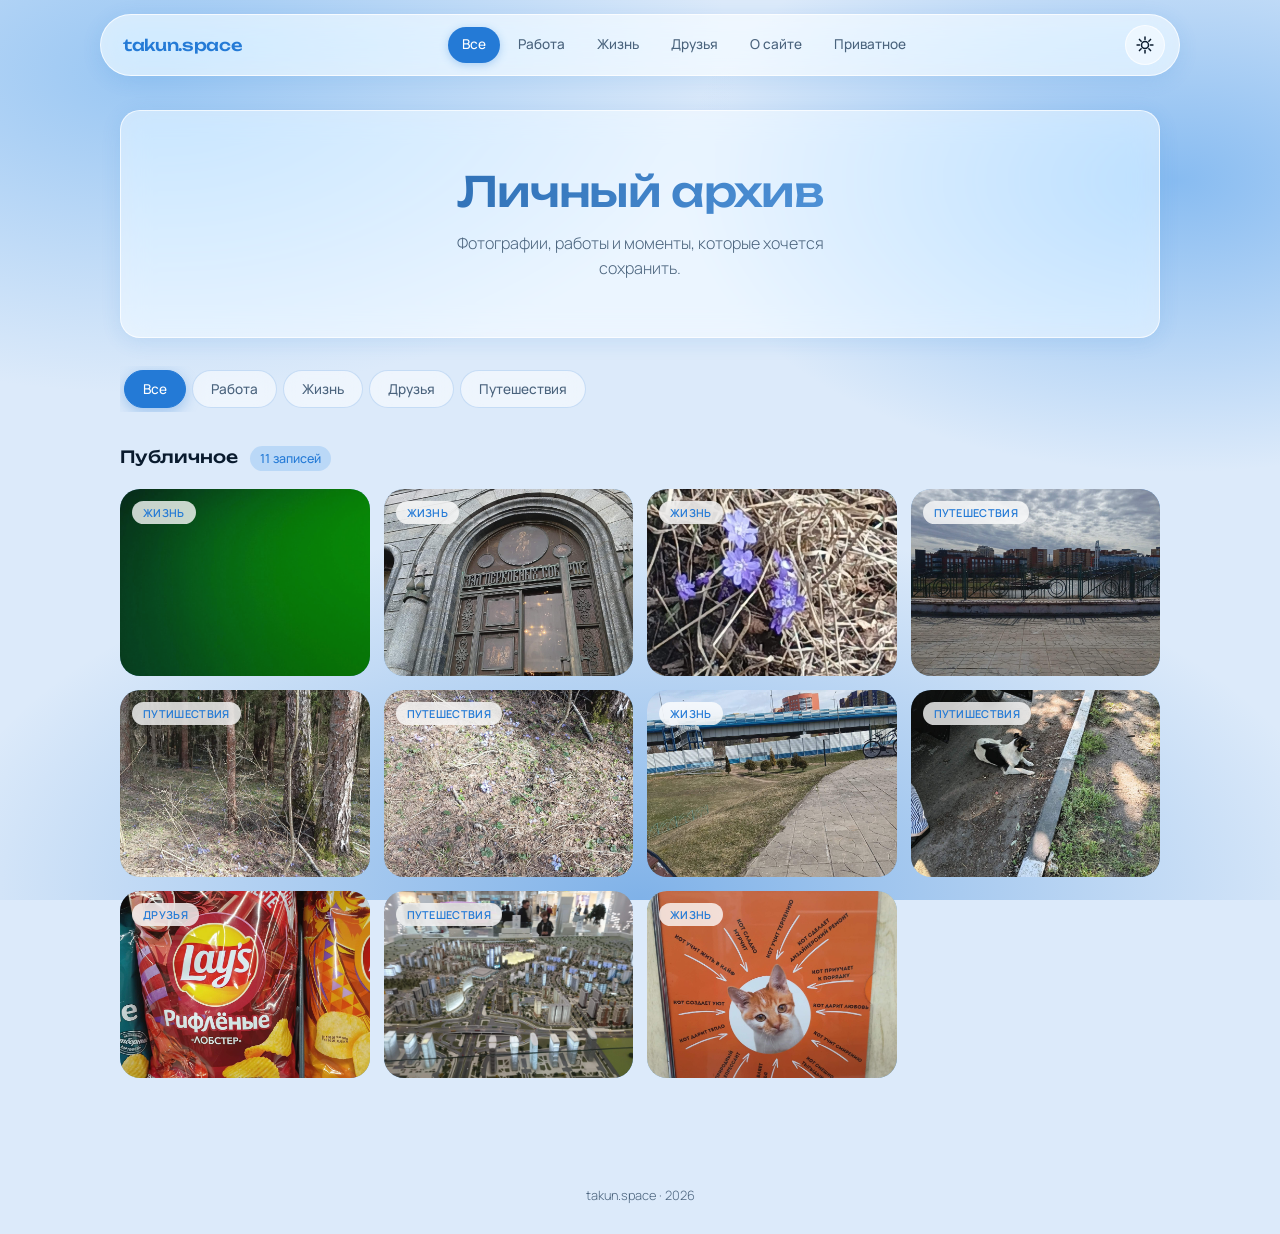
==== commit beb91f12: "Update index.html" ====
--- a/index.html
+++ b/index.html
@@ -3,7 +3,8 @@
 <head>
 <meta charset="UTF-8">
 <meta name="viewport" content="width=device-width, initial-scale=1.0">
-<meta name="description" content="Личный архив takun.space">
+<meta name="description" content="Личный архив Тимофея — работа, жизнь, друзья, путешествия.">
+<meta name="theme-color" content="#dceafa">
 <title>takun.space — архив</title>
 
 <link rel="icon" href="data:image/svg+xml,<svg xmlns='http://www.w3.org/2000/svg' viewBox='0 0 100 100'><circle cx='50' cy='50' r='42' fill='%23247ad6'/><text x='50' y='68' font-family='sans-serif' font-size='58' font-weight='700' fill='white' text-anchor='middle'>t</text></svg>">
@@ -15,6 +16,8 @@
 <link rel="stylesheet" href="style.css">
 </head>
 <body>
+
+<div class="progress-bar" id="progress-bar"></div>
 
 <header>
   <div class="header-inner">
@@ -101,13 +104,17 @@
       <p>Небольшой личный архив.</p>
     </div>
     <div class="about-content glass">
-      <p><strong>Привет.</strong> Это мой личный архив — фотографии, работы и моменты, которые я хочу сохранить. Здесь нет рекламы, соцсетей и алгоритмов. Только я и то, что мне дорого.</p>
+      <p><strong>Привет, я Тимофей.</strong></p>
 
-      <p>Публичный раздел открыт для всех. Внутри — четыре категории: <em>Работа</em>, <em>Жизнь</em>, <em>Друзья</em> и <em>Путешествия</em>.</p>
+      <p>Это мой интернет-архив — личное место в сети, где я собираю то, что хочу сохранить. Здесь нет рекламы, алгоритмов и бесконечной ленты. Только кадры, которые для меня что-то значат.</p>
 
-      <p>Приватный раздел — только для своих. Если ты считаешь, что тебе туда можно, загляни в раздел <a href="#private">Приватное</a> и оставь заявку — я посмотрю и открою доступ.</p>
+      <p><strong>Что внутри.</strong> Четыре публичных раздела: <em>Работа</em> — проекты, эскизы и процессы. <em>Жизнь</em> — повседневные моменты и плёночные кадры. <em>Друзья</em> — люди, которые рядом. <em>Путешествия</em> — места, куда занесло.</p>
 
-      <p class="muted">takun.space · архив обновляется по настроению.</p>
+      <p><strong>Приватный раздел.</strong> Часть архива закрыта — там фотографии, которые я не хочу показывать всем. Если ты меня знаешь — попроси у меня код доступа. Получишь — вставь на странице <a href="#private">Приватное</a>.</p>
+
+      <p><strong>Зачем всё это.</strong> Мне нравится идея, что в интернете есть уголок, который принадлежит только мне. Просто архив. Если ты здесь — добро пожаловать.</p>
+
+      <p class="muted">takun.space · обновляется по настроению.</p>
     </div>
   </section>
 
@@ -127,7 +134,6 @@
         <button class="btn btn-primary" id="unlock-btn">Войти</button>
       </div>
       <div class="password-hint" id="password-hint">Неверный пароль. Попробуйте ещё раз.</div>
-      <p class="lock-note">Скоро здесь появится вход по email через Cloudflare Access — оставишь заявку, я одобрю.</p>
     </div>
 
     <div id="private-content" style="display:none">
@@ -186,4 +192,4 @@
 
 <script src="app.js"></script>
 </body>
-</html>+</html>
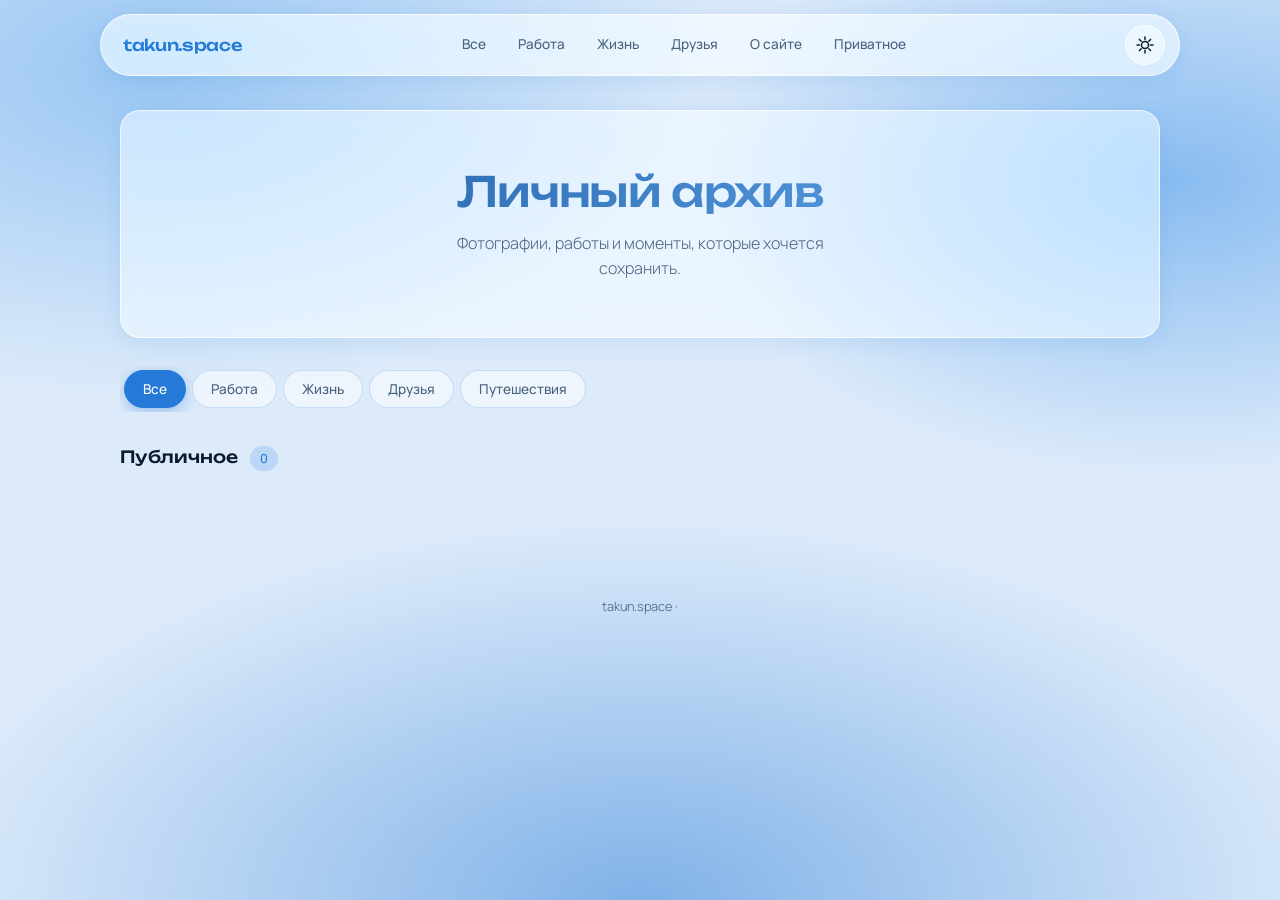
==== commit c6062736: "Update index.html" ====
--- a/index.html
+++ b/index.html
@@ -29,7 +29,7 @@
       <a href="#life" data-page="life">Жизнь</a>
       <a href="#friends" data-page="friends">Друзья</a>
       <a href="#about" data-page="about">О сайте</a>
-      <a href="#private" data-page="private">Приватное</a>
+      <a href="/private.html" class="nav-private">Приватное</a>
     </nav>
 
     <button class="theme-toggle" id="theme-toggle" aria-label="Переключить тему">
@@ -110,39 +110,11 @@
 
       <p><strong>Что внутри.</strong> Четыре публичных раздела: <em>Работа</em> — проекты, эскизы и процессы. <em>Жизнь</em> — повседневные моменты и плёночные кадры. <em>Друзья</em> — люди, которые рядом. <em>Путешествия</em> — места, куда занесло.</p>
 
-      <p><strong>Приватный раздел.</strong> Часть архива закрыта — там фотографии, которые я не хочу показывать всем. Если ты меня знаешь — попроси у меня код доступа. Получишь — вставь на странице <a href="#private">Приватное</a>.</p>
+      <p><strong>Приватный раздел.</strong> Часть архива закрыта — там фотографии, которые я не хочу показывать всем. Если ты меня знаешь — открой <a href="/private.html">Приватное</a> и оставь заявку на доступ.</p>
 
       <p><strong>Зачем всё это.</strong> Мне нравится идея, что в интернете есть уголок, который принадлежит только мне. Просто архив. Если ты здесь — добро пожаловать.</p>
 
       <p class="muted">takun.space · обновляется по настроению.</p>
-    </div>
-  </section>
-
-  <!-- ПРИВАТНОЕ -->
-  <section class="page" id="page-private">
-    <div id="lock-screen" class="lock-screen glass">
-      <div class="lock">
-        <svg viewBox="0 0 24 24" fill="none" stroke="currentColor" stroke-width="1.8" stroke-linecap="round" stroke-linejoin="round">
-          <rect x="4" y="11" width="16" height="10" rx="2"></rect>
-          <path d="M8 11V7a4 4 0 0 1 8 0v4"></path>
-        </svg>
-      </div>
-      <h3>Приватный архив</h3>
-      <p>Введите пароль, чтобы открыть личные фотографии.</p>
-      <div class="password-field">
-        <input type="password" id="password-input" placeholder="Пароль" autocomplete="off">
-        <button class="btn btn-primary" id="unlock-btn">Войти</button>
-      </div>
-      <div class="password-hint" id="password-hint">Неверный пароль. Попробуйте ещё раз.</div>
-    </div>
-
-    <div id="private-content" style="display:none">
-      <div class="hero glass"><h1>Приватное</h1><p>Только для друзей и семьи.</p></div>
-      <div class="section-title"><h2>Личное</h2><span class="count" id="count-private">0</span></div>
-      <div class="archive-grid" id="grid-private"></div>
-      <div style="text-align:center; margin-top:32px">
-        <button class="btn btn-ghost" id="lock-again-btn">Заблокировать</button>
-      </div>
     </div>
   </section>
 
--- a/style.css
+++ b/style.css
@@ -20,10 +20,10 @@
   --danger: #d64545;
 
   --radius: 20px;
-  --tap: 0.15s cubic-bezier(0.4, 0, 0.2, 1);
-}
-
-/* ТЁМНАЯ ТЕМА */
+  --tap: 0.2s cubic-bezier(0.4, 0, 0.2, 1);
+  --smooth: 0.4s cubic-bezier(0.16, 1, 0.3, 1);
+}
+
 [data-theme="dark"] {
   --bg-base: #0a1424;
   --glass-bg: rgba(20, 32, 52, 0.55);
@@ -38,13 +38,6 @@
 
   --text: #e8f1fb;
   --text-soft: #8ba5c4;
-}
-
-[data-theme="dark"] body {
-  background-image:
-    radial-gradient(70% 55% at 12% 8%, rgba(36, 90, 160, 0.55), transparent 65%),
-    radial-gradient(60% 50% at 92% 20%, rgba(36, 122, 214, 0.4), transparent 65%),
-    radial-gradient(80% 60% at 50% 100%, rgba(26, 90, 160, 0.45), transparent 70%);
 }
 
 * { margin: 0; padding: 0; box-sizing: border-box; }
@@ -62,8 +55,30 @@
   line-height: 1.55;
   -webkit-font-smoothing: antialiased;
   min-height: 100vh;
-  transition: background-color 0.3s ease, color 0.3s ease;
-}
+  transition: background-color var(--smooth), color var(--smooth);
+}
+
+[data-theme="dark"] body {
+  background-image:
+    radial-gradient(70% 55% at 12% 8%, rgba(36, 90, 160, 0.55), transparent 65%),
+    radial-gradient(60% 50% at 92% 20%, rgba(36, 122, 214, 0.4), transparent 65%),
+    radial-gradient(80% 60% at 50% 100%, rgba(26, 90, 160, 0.45), transparent 70%);
+}
+
+/* ПРОГРЕСС-БАР */
+.progress-bar {
+  position: fixed;
+  top: 0;
+  left: 0;
+  height: 3px;
+  width: 0;
+  background: linear-gradient(90deg, var(--blue-mid), var(--blue-deep));
+  z-index: 999;
+  transition: width 0.3s ease, opacity 0.3s ease;
+  opacity: 0;
+  pointer-events: none;
+}
+.progress-bar.active { opacity: 1; }
 
 .glass {
   background: var(--glass-bg);
@@ -72,7 +87,7 @@
   border: 1px solid var(--glass-border);
   border-radius: var(--radius);
   box-shadow: 0 4px 20px var(--glass-shadow);
-  transition: background 0.3s ease, border-color 0.3s ease;
+  transition: background var(--smooth), border-color var(--smooth);
 }
 
 /* ШАПКА */
@@ -92,7 +107,7 @@
   -webkit-backdrop-filter: blur(16px) saturate(1.5);
   border: 1px solid var(--header-border);
   box-shadow: 0 4px 20px var(--glass-shadow);
-  transition: background 0.3s ease, border-color 0.3s ease;
+  transition: background var(--smooth), border-color var(--smooth);
 }
 
 .logo {
@@ -102,7 +117,7 @@
   letter-spacing: -0.02em;
   color: var(--logo-color);
   text-decoration: none;
-  transition: opacity var(--tap), color 0.3s ease;
+  transition: opacity var(--tap), color var(--smooth);
   flex-shrink: 0;
 }
 .logo:active { opacity: 0.6; }
@@ -124,7 +139,7 @@
 nav a.active { background: var(--blue-deep); color: #fff; box-shadow: 0 2px 8px rgba(36, 122, 214, 0.3); }
 nav a:active { transform: scale(0.95); }
 
-/* ПЕРЕКЛЮЧАТЕЛЬ ТЕМЫ */
+/* ТЕМА */
 .theme-toggle {
   flex-shrink: 0;
   width: 40px;
@@ -137,13 +152,20 @@
   display: inline-flex;
   align-items: center;
   justify-content: center;
-  transition: background var(--tap), transform var(--tap), border-color 0.3s ease;
+  transition: background var(--tap), transform var(--tap), border-color var(--smooth);
   padding: 0;
+  position: relative;
 }
 .theme-toggle:hover { background: rgba(145, 194, 242, 0.4); }
 [data-theme="dark"] .theme-toggle:hover { background: rgba(100, 168, 237, 0.2); }
 .theme-toggle:active { transform: scale(0.9); }
-.theme-toggle svg { width: 20px; height: 20px; transition: opacity 0.3s ease, transform 0.4s ease; position: absolute; }
+.theme-toggle svg {
+  width: 20px;
+  height: 20px;
+  transition: opacity var(--smooth), transform var(--smooth);
+  position: absolute;
+  will-change: transform, opacity;
+}
 .theme-toggle .icon-sun { opacity: 1; transform: rotate(0deg); }
 .theme-toggle .icon-moon { opacity: 0; transform: rotate(-90deg); }
 [data-theme="dark"] .theme-toggle .icon-sun { opacity: 0; transform: rotate(90deg); }
@@ -153,10 +175,10 @@
 main { max-width: 1080px; margin: 0 auto; padding: 20px 20px 80px; }
 
 .page { display: none; }
-.page.active { display: block; animation: fadeIn 0.3s ease; }
+.page.active { display: block; animation: fadeIn 0.4s cubic-bezier(0.16, 1, 0.3, 1); }
 
 @keyframes fadeIn {
-  from { opacity: 0; transform: translateY(8px); }
+  from { opacity: 0; transform: translateY(12px); }
   to { opacity: 1; transform: translateY(0); }
 }
 
@@ -200,10 +222,12 @@
   margin-bottom: 18px;
   color: var(--text);
   font-weight: 300;
-  line-height: 1.7;
+  line-height: 1.75;
 }
 .about-content p strong { font-weight: 600; }
-.about-content p a { color: var(--blue-deep); text-decoration: none; border-bottom: 1px solid currentColor; }
+.about-content p em { font-style: normal; color: var(--blue-deep); font-weight: 500; }
+[data-theme="dark"] .about-content p em { color: var(--blue-light); }
+.about-content p a { color: var(--blue-deep); text-decoration: none; border-bottom: 1px solid currentColor; transition: opacity var(--tap); }
 [data-theme="dark"] .about-content p a { color: var(--blue-light); }
 .about-content p a:hover { opacity: 0.7; }
 .about-content p.muted { font-size: 0.85rem; color: var(--text-soft); margin-top: 28px; margin-bottom: 0; }
@@ -294,6 +318,7 @@
   font-family: inherit;
   text-align: left;
   width: 100%;
+  will-change: transform;
 }
 
 .archive-item img {
@@ -302,21 +327,26 @@
   object-fit: cover;
   display: block;
   filter: contrast(0.95) brightness(1.02);
-  transition: transform 0.4s ease;
+  transition: transform 0.6s cubic-bezier(0.16, 1, 0.3, 1);
+  will-change: transform;
+  content-visibility: auto;
 }
 
 .archive-item::after {
   content: '';
   position: absolute;
   inset: 0;
-  background: linear-gradient(to top, rgba(10, 27, 46, 0.65), transparent 55%);
+  background: linear-gradient(to top, rgba(10, 27, 46, 0.7), transparent 55%);
   opacity: 0;
   transition: opacity var(--tap);
   pointer-events: none;
 }
 
-.archive-item:hover { transform: translateY(-3px); box-shadow: 0 10px 28px rgba(36, 122, 214, 0.28); }
-.archive-item:hover img { transform: scale(1.05); }
+.archive-item:hover {
+  transform: translateY(-5px);
+  box-shadow: 0 14px 32px rgba(36, 122, 214, 0.32);
+}
+.archive-item:hover img { transform: scale(1.07); }
 .archive-item:hover::after { opacity: 1; }
 .archive-item:active { transform: scale(0.98); }
 .archive-item:active::after { opacity: 1; }
@@ -359,11 +389,10 @@
   font-weight: 600;
   letter-spacing: 0.03em;
   text-transform: uppercase;
-  transition: background 0.3s ease;
+  transition: background var(--smooth);
 }
 [data-theme="dark"] .archive-item .tag { color: var(--blue-light); }
 
-/* БЕЙДЖ «НОВОЕ» */
 .archive-item .badge-new {
   position: absolute;
   top: 12px;
@@ -378,6 +407,17 @@
   letter-spacing: 0.08em;
   text-transform: uppercase;
   box-shadow: 0 2px 10px rgba(36, 122, 214, 0.5);
+}
+
+/* СКЕЛЕТОН */
+.archive-item.skeleton {
+  background: linear-gradient(90deg, rgba(145,194,242,0.4) 25%, rgba(145,194,242,0.6) 50%, rgba(145,194,242,0.4) 75%);
+  background-size: 200% 100%;
+  animation: shimmer 1.5s infinite;
+}
+@keyframes shimmer {
+  0% { background-position: 200% 0; }
+  100% { background-position: -200% 0; }
 }
 
 /* БЛОКИРОВКА */
@@ -418,14 +458,6 @@
   font-size: 0.92rem;
 }
 
-.lock-screen .lock-note {
-  margin-top: 22px;
-  margin-bottom: 0;
-  font-size: 0.78rem;
-  opacity: 0.7;
-  line-height: 1.5;
-}
-
 .password-field { display: flex; gap: 8px; margin-bottom: 12px; }
 
 .password-field input {
@@ -438,7 +470,7 @@
   font-size: 0.95rem;
   color: var(--text);
   outline: none;
-  transition: border-color var(--tap), box-shadow var(--tap), background 0.3s ease;
+  transition: border-color var(--tap), box-shadow var(--tap), background var(--smooth);
   letter-spacing: 0.15em;
   text-align: center;
 }
@@ -521,7 +553,7 @@
   justify-content: center;
   padding: 24px;
   opacity: 0;
-  transition: opacity 0.25s ease;
+  transition: opacity 0.3s ease;
 }
 .lightbox.open { display: flex; opacity: 1; }
 
@@ -532,11 +564,11 @@
   display: flex;
   flex-direction: column;
   gap: 16px;
-  animation: zoomIn 0.3s ease;
+  animation: zoomIn 0.4s cubic-bezier(0.16, 1, 0.3, 1);
 }
 
 @keyframes zoomIn {
-  from { transform: scale(0.94); opacity: 0; }
+  from { transform: scale(0.92); opacity: 0; }
   to { transform: scale(1); opacity: 1; }
 }
 
@@ -667,8 +699,13 @@
   .lightbox-next { right: 8px; }
   .lightbox-nav svg { width: 20px; height: 20px; }
   .password-field { flex-direction: column; }
+  /* Отключаем тяжелые эффекты на мобильных */
+  .glass, .header-inner, .archive-item .tag {
+    backdrop-filter: blur(8px);
+    -webkit-backdrop-filter: blur(8px);
+  }
 }
 
 @media (prefers-reduced-motion: reduce) {
   * { transition-duration: 0.01ms !important; animation: none !important; }
-}+}
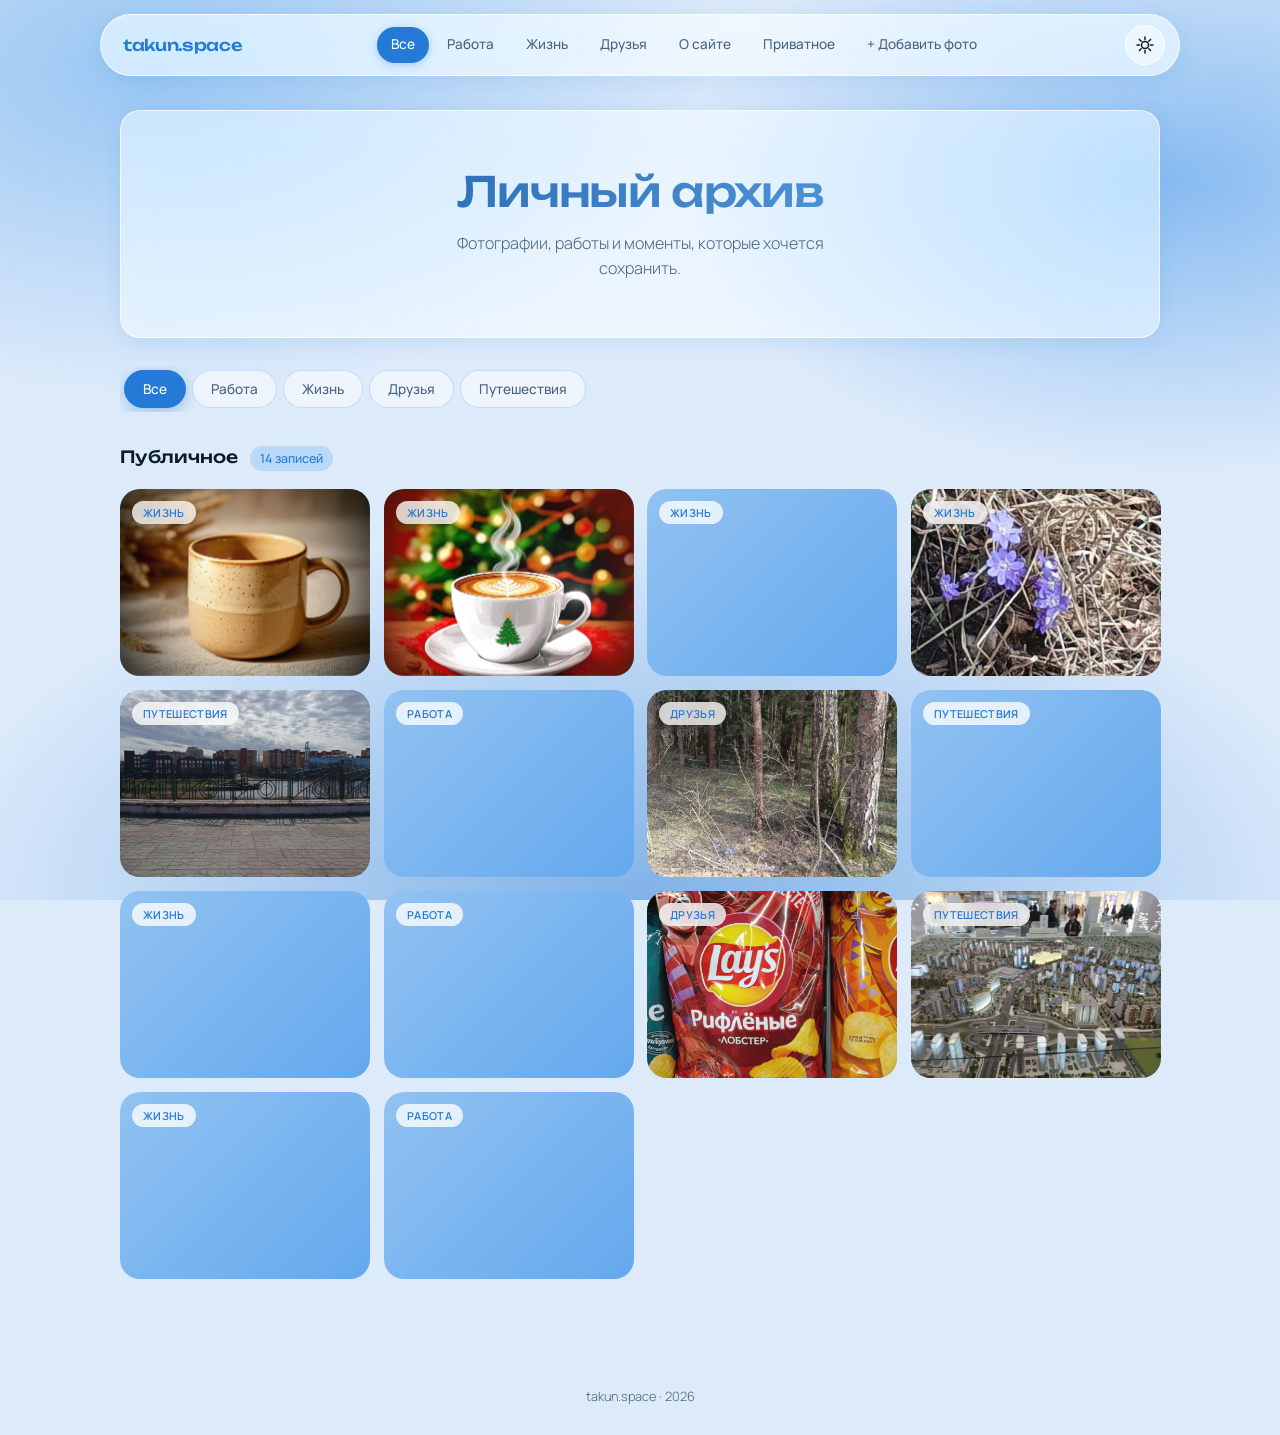
==== commit c1f87fe3: "Update index.html" ====
--- a/index.html
+++ b/index.html
@@ -30,6 +30,7 @@
       <a href="#friends" data-page="friends">Друзья</a>
       <a href="#about" data-page="about">О сайте</a>
       <a href="/private.html" class="nav-private">Приватное</a>
+      <a href="/admin.html" class="nav-add">+ Добавить фото</a>
     </nav>
 
     <button class="theme-toggle" id="theme-toggle" aria-label="Переключить тему">
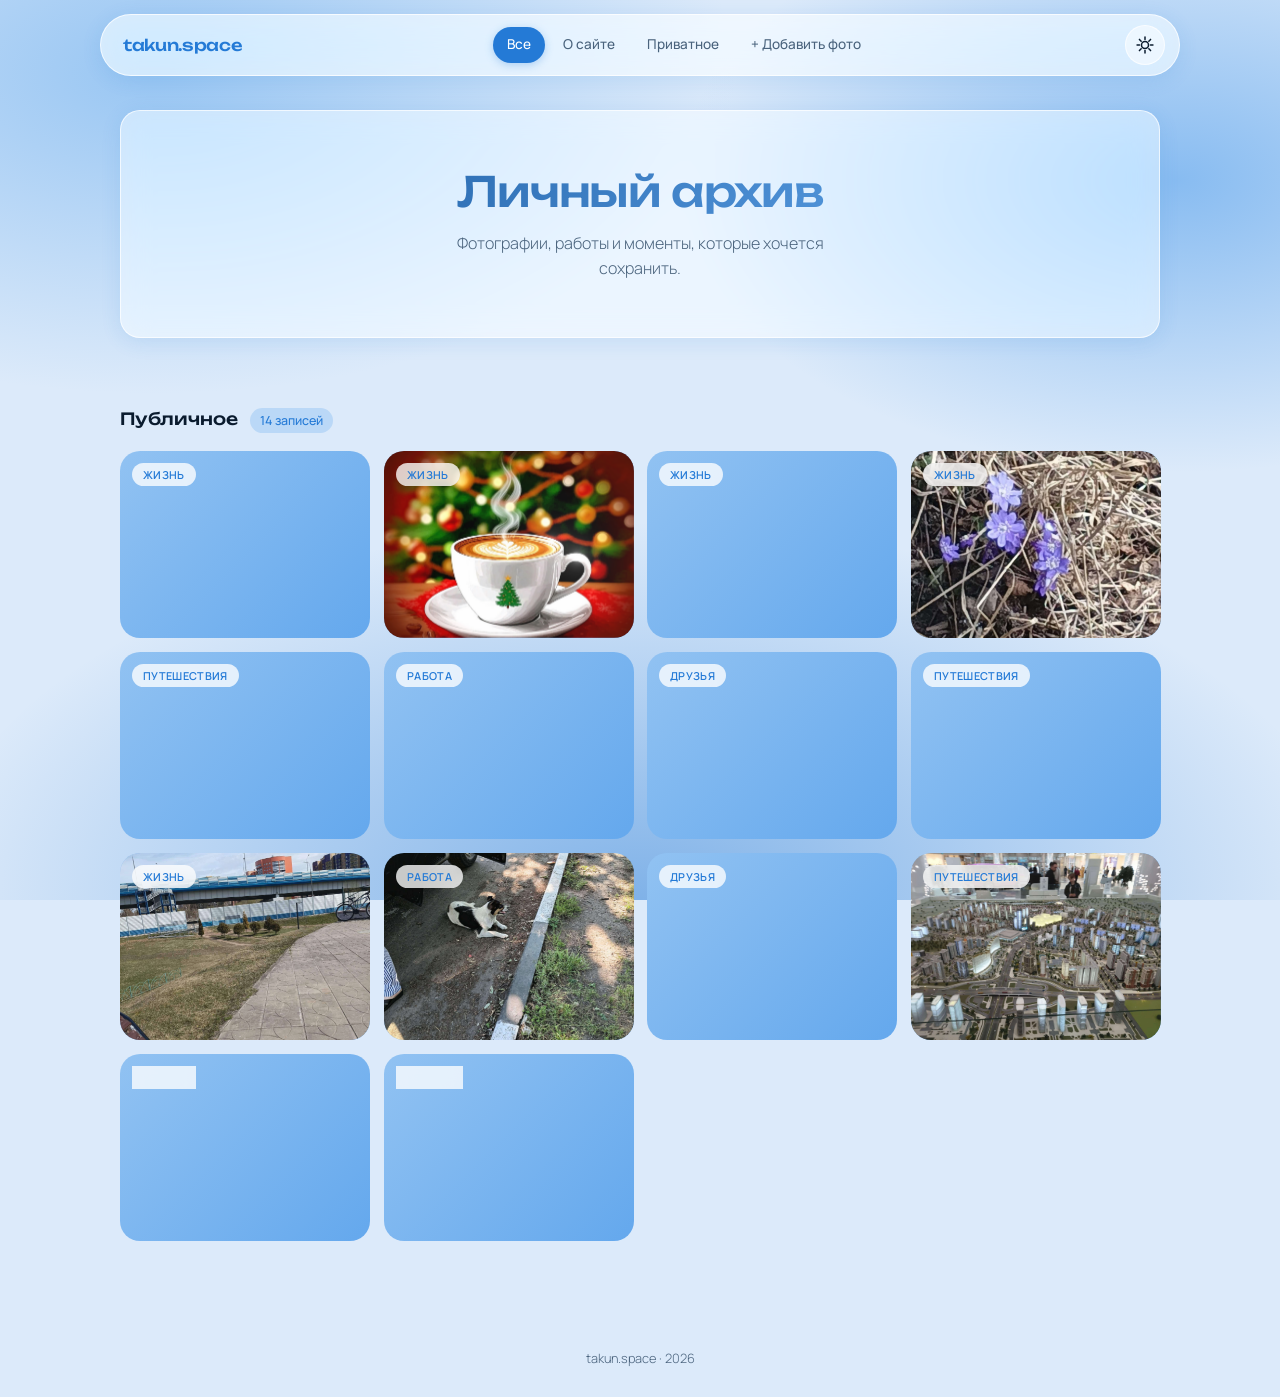
==== commit a4613c88: "Update index.html" ====
--- a/index.html
+++ b/index.html
@@ -25,9 +25,6 @@
 
     <nav id="nav">
       <a href="#all" data-page="all">Все</a>
-      <a href="#work" data-page="work">Работа</a>
-      <a href="#life" data-page="life">Жизнь</a>
-      <a href="#friends" data-page="friends">Друзья</a>
       <a href="#about" data-page="about">О сайте</a>
       <a href="/private.html" class="nav-private">Приватное</a>
       <a href="/admin.html" class="nav-add">+ Добавить фото</a>
@@ -61,13 +58,7 @@
       <p>Фотографии, работы и моменты, которые хочется сохранить.</p>
     </div>
 
-    <div class="filters">
-      <button class="filter active" data-filter="all">Все</button>
-      <button class="filter" data-filter="work">Работа</button>
-      <button class="filter" data-filter="life">Жизнь</button>
-      <button class="filter" data-filter="friends">Друзья</button>
-      <button class="filter" data-filter="travel">Путешествия</button>
-    </div>
+    <div class="filters" id="filters"></div>
 
     <div class="section-title">
       <h2>Публичное</h2>
@@ -75,27 +66,6 @@
     </div>
 
     <div class="archive-grid" id="grid-all"></div>
-  </section>
-
-  <!-- РАБОТА -->
-  <section class="page" id="page-work">
-    <div class="hero glass"><h1>Работа</h1><p>Проекты, эскизы и процессы.</p></div>
-    <div class="section-title"><h2>Проекты</h2><span class="count" id="count-work">0</span></div>
-    <div class="archive-grid" id="grid-work"></div>
-  </section>
-
-  <!-- ЖИЗНЬ -->
-  <section class="page" id="page-life">
-    <div class="hero glass"><h1>Жизнь</h1><p>Повседневные кадры и воспоминания.</p></div>
-    <div class="section-title"><h2>Моменты</h2><span class="count" id="count-life">0</span></div>
-    <div class="archive-grid" id="grid-life"></div>
-  </section>
-
-  <!-- ДРУЗЬЯ -->
-  <section class="page" id="page-friends">
-    <div class="hero glass"><h1>Друзья</h1><p>Люди, которые рядом.</p></div>
-    <div class="section-title"><h2>Встречи</h2><span class="count" id="count-friends">0</span></div>
-    <div class="archive-grid" id="grid-friends"></div>
   </section>
 
   <!-- О САЙТЕ -->
@@ -109,7 +79,7 @@
 
       <p>Это мой интернет-архив — личное место в сети, где я собираю то, что хочу сохранить. Здесь нет рекламы, алгоритмов и бесконечной ленты. Только кадры, которые для меня что-то значат.</p>
 
-      <p><strong>Что внутри.</strong> Четыре публичных раздела: <em>Работа</em> — проекты, эскизы и процессы. <em>Жизнь</em> — повседневные моменты и плёночные кадры. <em>Друзья</em> — люди, которые рядом. <em>Путешествия</em> — места, куда занесло.</p>
+      <p><strong>Что внутри.</strong> Фотографии, сгруппированные по годам и месяцам. Листай по времени — от новых к старым.</p>
 
       <p><strong>Приватный раздел.</strong> Часть архива закрыта — там фотографии, которые я не хочу показывать всем. Если ты меня знаешь — открой <a href="/private.html">Приватное</a> и оставь заявку на доступ.</p>
 
--- a/style.css
+++ b/style.css
@@ -704,6 +704,33 @@
     backdrop-filter: blur(8px);
     -webkit-backdrop-filter: blur(8px);
   }
+
+  /* Кнопка «Добавить фото» в шапке */
+.nav-add {
+  margin-left: 12px;
+  padding: 8px 18px;
+  background: var(--accent, #247ad6);
+  color: #fff !important;
+  border-radius: 100px;
+  font-size: 14px;
+  font-weight: 500;
+  text-decoration: none;
+  transition: all 0.2s;
+  white-space: nowrap;
+}
+
+.nav-add:hover {
+  filter: brightness(1.1);
+  transform: translateY(-1px);
+}
+
+/* На мобильных — чтобы кнопка не ломала шапку */
+@media (max-width: 768px) {
+  .nav-add {
+    margin-left: 8px;
+    padding: 6px 12px;
+    font-size: 12px;
+  }
 }
 
 @media (prefers-reduced-motion: reduce) {
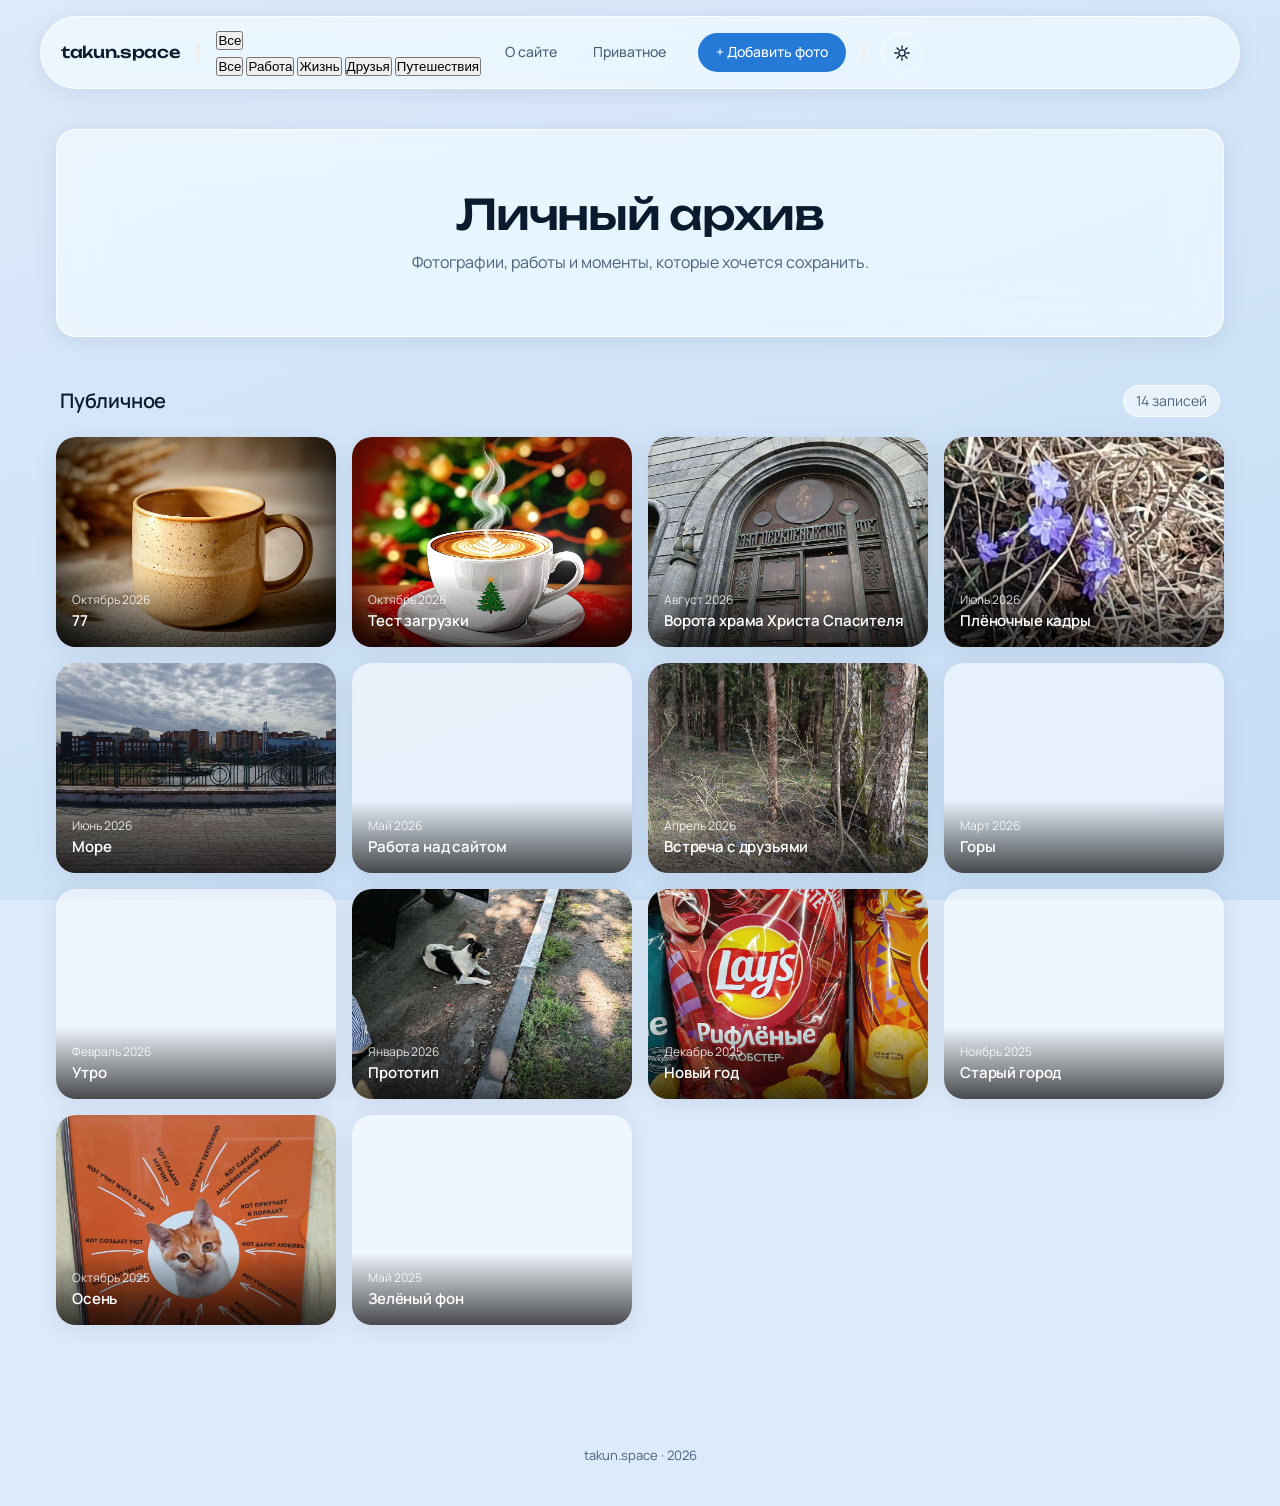
==== commit 49facbaa: "Update index.html" ====
--- a/index.html
+++ b/index.html
@@ -23,14 +23,43 @@
   <div class="header-inner">
     <a href="#all" class="logo">takun.space</a>
 
-    <nav id="nav">
-      <a href="#all" data-page="all">Все</a>
-      <a href="#about" data-page="about">О сайте</a>
-      <a href="/private.html" class="nav-private">Приватное</a>
-      <a href="/admin.html" class="nav-add">+ Добавить фото</a>
-    </nav>
+    <button class="scroll-arrow" id="scrollLeft" aria-label="Прокрутить влево" type="button">
+      <svg viewBox="0 0 24 24" fill="none" stroke="currentColor" stroke-width="2" stroke-linecap="round" stroke-linejoin="round">
+        <polyline points="15 18 9 12 15 6"></polyline>
+      </svg>
+    </button>
 
-    <button class="theme-toggle" id="theme-toggle" aria-label="Переключить тему">
+    <div class="nav-scroll" id="navScroll">
+      <nav id="nav">
+        <div class="dropdown" id="catDropdown">
+          <button class="nav-btn" id="catBtn" type="button" aria-haspopup="true" aria-expanded="false">
+            <span id="catLabel">Все</span>
+            <span class="dropdown-arrow" aria-hidden="true"></span>
+          </button>
+          <div class="dropdown-menu" role="menu">
+            <button class="active" data-cat="all" type="button">Все</button>
+            <button data-cat="work" type="button">Работа</button>
+            <button data-cat="life" type="button">Жизнь</button>
+            <button data-cat="friends" type="button">Друзья</button>
+            <button data-cat="travel" type="button">Путешествия</button>
+          </div>
+        </div>
+
+        <span class="nav-separator" aria-hidden="true"></span>
+
+        <a href="#about" data-page="about">О сайте</a>
+        <a href="/private.html">Приватное</a>
+        <a href="/admin.html" class="nav-add">+ Добавить фото</a>
+      </nav>
+    </div>
+
+    <button class="scroll-arrow" id="scrollRight" aria-label="Прокрутить вправо" type="button">
+      <svg viewBox="0 0 24 24" fill="none" stroke="currentColor" stroke-width="2" stroke-linecap="round" stroke-linejoin="round">
+        <polyline points="9 18 15 12 9 6"></polyline>
+      </svg>
+    </button>
+
+    <button class="theme-toggle" id="theme-toggle" aria-label="Переключить тему" type="button">
       <svg class="icon-sun" viewBox="0 0 24 24" fill="none" stroke="currentColor" stroke-width="1.8" stroke-linecap="round" stroke-linejoin="round">
         <circle cx="12" cy="12" r="4.2"></circle>
         <line x1="12" y1="2.5" x2="12" y2="5.5"></line>
@@ -51,24 +80,22 @@
 
 <main>
 
-  <!-- ВСЕ -->
   <section class="page active" id="page-all">
     <div class="hero glass">
       <h1>Личный архив</h1>
       <p>Фотографии, работы и моменты, которые хочется сохранить.</p>
     </div>
 
-    <div class="filters" id="filters"></div>
+    <div class="filters" id="yearFilters"></div>
 
     <div class="section-title">
-      <h2>Публичное</h2>
+      <h2 id="sectionTitle">Публичное</h2>
       <span class="count" id="count-all">0</span>
     </div>
 
     <div class="archive-grid" id="grid-all"></div>
   </section>
 
-  <!-- О САЙТЕ -->
   <section class="page" id="page-about">
     <div class="hero glass">
       <h1>О сайте</h1>
@@ -93,22 +120,21 @@
 
 <footer>takun.space · <span id="year"></span></footer>
 
-<!-- ЛАЙТБОКС -->
 <div class="lightbox" id="lightbox">
-  <button class="lightbox-close" id="lightbox-close" aria-label="Закрыть">
+  <button class="lightbox-close" id="lightbox-close" aria-label="Закрыть" type="button">
     <svg viewBox="0 0 24 24" fill="none" stroke="currentColor" stroke-width="2" stroke-linecap="round">
       <line x1="18" y1="6" x2="6" y2="18"></line>
       <line x1="6" y1="6" x2="18" y2="18"></line>
     </svg>
   </button>
 
-  <button class="lightbox-nav lightbox-prev" id="lightbox-prev" aria-label="Предыдущее">
+  <button class="lightbox-nav lightbox-prev" id="lightbox-prev" aria-label="Предыдущее" type="button">
     <svg viewBox="0 0 24 24" fill="none" stroke="currentColor" stroke-width="2" stroke-linecap="round" stroke-linejoin="round">
       <polyline points="15 18 9 12 15 6"></polyline>
     </svg>
   </button>
 
-  <button class="lightbox-nav lightbox-next" id="lightbox-next" aria-label="Следующее">
+  <button class="lightbox-nav lightbox-next" id="lightbox-next" aria-label="Следующее" type="button">
     <svg viewBox="0 0 24 24" fill="none" stroke="currentColor" stroke-width="2" stroke-linecap="round" stroke-linejoin="round">
       <polyline points="9 18 15 12 9 6"></polyline>
     </svg>
--- a/style.css
+++ b/style.css
@@ -1,738 +1,625 @@
+/* ============================================================
+   ОСНОВА
+   ============================================================ */
 :root {
-  --blue-deep: #247ad6;
-  --blue-mid: #64a8ed;
-  --blue-light: #91c2f2;
-  --blue-dark: #1a5aa0;
-
-  --bg-base: #dceafa;
-  --glass-bg: rgba(255, 255, 255, 0.5);
-  --glass-border: rgba(255, 255, 255, 0.7);
-  --glass-shadow: rgba(36, 122, 214, 0.12);
-  --header-bg: rgba(255, 255, 255, 0.6);
-  --header-border: rgba(255, 255, 255, 0.75);
-  --input-bg: rgba(255, 255, 255, 0.7);
-  --filter-bg: rgba(255, 255, 255, 0.5);
-  --card-tag-bg: rgba(255, 255, 255, 0.78);
-  --logo-color: #247ad6;
-
+  --bg: #dceafa;
+  --bg-gradient: linear-gradient(160deg, #dceafa 0%, #c5ddf5 100%);
+  --card-bg: rgba(255, 255, 255, 0.55);
+  --card-border: rgba(255, 255, 255, 0.7);
+  --card-shadow: 0 4px 24px rgba(10, 27, 46, 0.08);
   --text: #0a1b2e;
-  --text-soft: #4a637d;
-  --danger: #d64545;
-
+  --text-muted: #4a637d;
+  --accent: #247ad6;
+  --accent-hover: #1e6ac0;
+  --border: rgba(10, 27, 46, 0.1);
   --radius: 20px;
-  --tap: 0.2s cubic-bezier(0.4, 0, 0.2, 1);
-  --smooth: 0.4s cubic-bezier(0.16, 1, 0.3, 1);
-}
-
-[data-theme="dark"] {
-  --bg-base: #0a1424;
-  --glass-bg: rgba(20, 32, 52, 0.55);
-  --glass-border: rgba(100, 168, 237, 0.15);
-  --glass-shadow: rgba(0, 0, 0, 0.4);
-  --header-bg: rgba(15, 25, 42, 0.7);
-  --header-border: rgba(100, 168, 237, 0.15);
-  --input-bg: rgba(20, 32, 52, 0.7);
-  --filter-bg: rgba(20, 32, 52, 0.5);
-  --card-tag-bg: rgba(20, 32, 52, 0.85);
-  --logo-color: #91c2f2;
-
-  --text: #e8f1fb;
-  --text-soft: #8ba5c4;
-}
-
-* { margin: 0; padding: 0; box-sizing: border-box; }
-html { scroll-behavior: smooth; -webkit-tap-highlight-color: transparent; }
+  --radius-sm: 12px;
+  --transition: 0.25s cubic-bezier(0.16, 1, 0.3, 1);
+}
+
+html[data-theme="dark"] {
+  --bg: #0a1424;
+  --bg-gradient: linear-gradient(160deg, #0a1424 0%, #131e33 100%);
+  --card-bg: rgba(30, 40, 60, 0.55);
+  --card-border: rgba(255, 255, 255, 0.08);
+  --card-shadow: 0 4px 24px rgba(0, 0, 0, 0.4);
+  --text: #e8eaed;
+  --text-muted: #9aa0a6;
+  --accent: #4a9eff;
+  --accent-hover: #3a8eef;
+  --border: rgba(255, 255, 255, 0.1);
+}
+
+* { box-sizing: border-box; margin: 0; padding: 0; }
+
+html, body {
+  min-height: 100vh;
+}
 
 body {
-  font-family: 'Manrope', system-ui, sans-serif;
-  background: var(--bg-base);
-  background-image:
-    radial-gradient(70% 55% at 12% 8%, rgba(145, 194, 242, 0.9), transparent 65%),
-    radial-gradient(60% 50% at 92% 20%, rgba(100, 168, 237, 0.7), transparent 65%),
-    radial-gradient(80% 60% at 50% 100%, rgba(36, 122, 214, 0.5), transparent 70%);
+  font-family: 'Manrope', -apple-system, BlinkMacSystemFont, 'Segoe UI', sans-serif;
+  background: var(--bg);
+  background-image: var(--bg-gradient);
   background-attachment: fixed;
   color: var(--text);
-  line-height: 1.55;
+  line-height: 1.6;
   -webkit-font-smoothing: antialiased;
-  min-height: 100vh;
-  transition: background-color var(--smooth), color var(--smooth);
-}
-
-[data-theme="dark"] body {
-  background-image:
-    radial-gradient(70% 55% at 12% 8%, rgba(36, 90, 160, 0.55), transparent 65%),
-    radial-gradient(60% 50% at 92% 20%, rgba(36, 122, 214, 0.4), transparent 65%),
-    radial-gradient(80% 60% at 50% 100%, rgba(26, 90, 160, 0.45), transparent 70%);
-}
-
-/* ПРОГРЕСС-БАР */
+  transition: background 0.4s, color 0.4s;
+}
+
+a { color: var(--accent); text-decoration: none; }
+a:hover { text-decoration: underline; }
+
+img { display: block; max-width: 100%; }
+
+/* ============================================================
+   ПРОГРЕСС-БАР
+   ============================================================ */
 .progress-bar {
   position: fixed;
+  top: 0; left: 0;
+  height: 2px;
+  width: 0;
+  background: var(--accent);
+  z-index: 1000;
+  transition: width 0.3s ease, opacity 0.3s;
+  opacity: 0;
+}
+.progress-bar.active { opacity: 1; }
+
+/* ============================================================
+   ШАПКА
+   ============================================================ */
+header {
+  position: sticky;
   top: 0;
-  left: 0;
-  height: 3px;
-  width: 0;
-  background: linear-gradient(90deg, var(--blue-mid), var(--blue-deep));
-  z-index: 999;
-  transition: width 0.3s ease, opacity 0.3s ease;
-  opacity: 0;
-  pointer-events: none;
-}
-.progress-bar.active { opacity: 1; }
-
-.glass {
-  background: var(--glass-bg);
-  backdrop-filter: blur(14px) saturate(1.4);
-  -webkit-backdrop-filter: blur(14px) saturate(1.4);
-  border: 1px solid var(--glass-border);
-  border-radius: var(--radius);
-  box-shadow: 0 4px 20px var(--glass-shadow);
-  transition: background var(--smooth), border-color var(--smooth);
-}
-
-/* ШАПКА */
-header { position: sticky; top: 0; z-index: 100; padding: 14px 20px; }
+  z-index: 100;
+  padding: 16px;
+}
 
 .header-inner {
-  max-width: 1080px;
+  max-width: 1200px;
   margin: 0 auto;
   display: flex;
   align-items: center;
-  justify-content: space-between;
-  gap: 12px;
-  padding: 10px 14px 10px 22px;
-  border-radius: 100px;
-  background: var(--header-bg);
-  backdrop-filter: blur(16px) saturate(1.5);
-  -webkit-backdrop-filter: blur(16px) saturate(1.5);
-  border: 1px solid var(--header-border);
-  box-shadow: 0 4px 20px var(--glass-shadow);
-  transition: background var(--smooth), border-color var(--smooth);
+  gap: 16px;
+  padding: 10px 20px;
+  background: var(--card-bg);
+  backdrop-filter: blur(20px) saturate(180%);
+  -webkit-backdrop-filter: blur(20px) saturate(180%);
+  border: 1px solid var(--card-border);
+  border-radius: 100px;
+  box-shadow: var(--card-shadow);
 }
 
 .logo {
   font-family: 'Unbounded', sans-serif;
+  font-size: 16px;
   font-weight: 500;
-  font-size: 1rem;
+  color: var(--text);
+  text-decoration: none;
   letter-spacing: -0.02em;
-  color: var(--logo-color);
+}
+.logo:hover { text-decoration: none; opacity: 0.8; }
+
+#nav {
+  display: flex;
+  align-items: center;
+  gap: 4px;
+  flex: 1;
+  justify-content: center;
+  flex-wrap: wrap;
+}
+
+#nav a {
+  padding: 8px 16px;
+  font-size: 14px;
+  font-weight: 500;
+  color: var(--text-muted);
+  border-radius: 100px;
+  transition: var(--transition);
   text-decoration: none;
-  transition: opacity var(--tap), color var(--smooth);
-  flex-shrink: 0;
-}
-.logo:active { opacity: 0.6; }
-
-nav { display: flex; gap: 4px; flex-wrap: wrap; justify-content: center; }
-
-nav a {
-  padding: 7px 14px;
-  border-radius: 100px;
+  white-space: nowrap;
+}
+
+#nav a:hover {
+  color: var(--text);
+  background: rgba(10, 27, 46, 0.05);
   text-decoration: none;
-  color: var(--text-soft);
-  font-size: 0.85rem;
+}
+
+html[data-theme="dark"] #nav a:hover {
+  background: rgba(255, 255, 255, 0.06);
+}
+
+#nav a.active {
+  color: #fff;
+  background: var(--accent);
+}
+
+.nav-private { /* обычная ссылка */ }
+
+.nav-add {
+  margin-left: 12px;
+  padding: 8px 18px !important;
+  background: var(--accent);
+  color: #fff !important;
+  border-radius: 100px;
+  font-size: 14px;
   font-weight: 500;
-  transition: background var(--tap), color var(--tap), transform var(--tap);
+  transition: var(--transition);
   white-space: nowrap;
 }
-nav a:hover { background: rgba(145, 194, 242, 0.35); color: var(--blue-deep); }
-[data-theme="dark"] nav a:hover { background: rgba(100, 168, 237, 0.15); color: var(--blue-light); }
-nav a.active { background: var(--blue-deep); color: #fff; box-shadow: 0 2px 8px rgba(36, 122, 214, 0.3); }
-nav a:active { transform: scale(0.95); }
-
-/* ТЕМА */
+.nav-add:hover {
+  background: var(--accent-hover) !important;
+  transform: translateY(-1px);
+  text-decoration: none;
+}
+
 .theme-toggle {
-  flex-shrink: 0;
   width: 40px;
   height: 40px;
   border-radius: 50%;
-  border: 1px solid var(--glass-border);
-  background: var(--glass-bg);
+  border: 1px solid var(--card-border);
+  background: transparent;
   color: var(--text);
   cursor: pointer;
-  display: inline-flex;
+  display: flex;
   align-items: center;
   justify-content: center;
-  transition: background var(--tap), transform var(--tap), border-color var(--smooth);
-  padding: 0;
-  position: relative;
-}
-.theme-toggle:hover { background: rgba(145, 194, 242, 0.4); }
-[data-theme="dark"] .theme-toggle:hover { background: rgba(100, 168, 237, 0.2); }
-.theme-toggle:active { transform: scale(0.9); }
-.theme-toggle svg {
-  width: 20px;
-  height: 20px;
-  transition: opacity var(--smooth), transform var(--smooth);
-  position: absolute;
-  will-change: transform, opacity;
-}
-.theme-toggle .icon-sun { opacity: 1; transform: rotate(0deg); }
-.theme-toggle .icon-moon { opacity: 0; transform: rotate(-90deg); }
-[data-theme="dark"] .theme-toggle .icon-sun { opacity: 0; transform: rotate(90deg); }
-[data-theme="dark"] .theme-toggle .icon-moon { opacity: 1; transform: rotate(0deg); }
-
-/* ОСНОВНОЕ */
-main { max-width: 1080px; margin: 0 auto; padding: 20px 20px 80px; }
+  transition: var(--transition);
+  flex-shrink: 0;
+}
+
+.theme-toggle:hover {
+  background: rgba(10, 27, 46, 0.05);
+  transform: rotate(15deg);
+}
+
+html[data-theme="dark"] .theme-toggle:hover {
+  background: rgba(255, 255, 255, 0.06);
+}
+
+.theme-toggle svg { width: 18px; height: 18px; }
+.theme-toggle .icon-moon { display: none; }
+html[data-theme="dark"] .theme-toggle .icon-sun { display: none; }
+html[data-theme="dark"] .theme-toggle .icon-moon { display: block; }
+
+/* ============================================================
+   MAIN
+   ============================================================ */
+main {
+  max-width: 1200px;
+  margin: 0 auto;
+  padding: 24px 16px 80px;
+}
 
 .page { display: none; }
-.page.active { display: block; animation: fadeIn 0.4s cubic-bezier(0.16, 1, 0.3, 1); }
+.page.active { display: block; animation: fadeIn 0.4s ease; }
 
 @keyframes fadeIn {
-  from { opacity: 0; transform: translateY(12px); }
+  from { opacity: 0; transform: translateY(8px); }
   to { opacity: 1; transform: translateY(0); }
 }
 
-/* ГЕРОЙ */
-.hero { padding: 56px 36px; text-align: center; margin-bottom: 28px; }
+/* ============================================================
+   СТЕКЛО (glass)
+   ============================================================ */
+.glass {
+  background: var(--card-bg);
+  backdrop-filter: blur(24px) saturate(180%);
+  -webkit-backdrop-filter: blur(24px) saturate(180%);
+  border: 1px solid var(--card-border);
+  border-radius: var(--radius);
+  box-shadow: var(--card-shadow);
+}
+
+/* ============================================================
+   HERO
+   ============================================================ */
+.hero {
+  padding: 60px 40px;
+  margin-bottom: 24px;
+  text-align: center;
+}
 
 .hero h1 {
   font-family: 'Unbounded', sans-serif;
+  font-size: 42px;
   font-weight: 500;
-  font-size: clamp(1.7rem, 4.5vw, 2.6rem);
   letter-spacing: -0.03em;
-  line-height: 1.2;
-  margin-bottom: 14px;
-  background: linear-gradient(120deg, var(--blue-dark), var(--blue-mid));
-  -webkit-background-clip: text;
-  -webkit-text-fill-color: transparent;
-  background-clip: text;
-}
-[data-theme="dark"] .hero h1 {
-  background: linear-gradient(120deg, var(--blue-light), var(--blue-mid));
-  -webkit-background-clip: text;
-  -webkit-text-fill-color: transparent;
-  background-clip: text;
+  line-height: 1.15;
+  margin-bottom: 12px;
 }
 
 .hero p {
-  font-size: 1rem;
-  font-weight: 300;
-  color: var(--text-soft);
-  max-width: 420px;
+  font-size: 16px;
+  color: var(--text-muted);
+  max-width: 560px;
   margin: 0 auto;
 }
 
-/* О САЙТЕ */
-.about-content {
-  padding: 40px 36px;
-  max-width: 720px;
-  margin: 0 auto;
-}
-.about-content p {
-  margin-bottom: 18px;
+/* ============================================================
+   ФИЛЬТРЫ
+   ============================================================ */
+.filters {
+  display: flex;
+  flex-wrap: wrap;
+  gap: 8px;
+  margin-bottom: 24px;
+  align-items: center;
+}
+
+.filter {
+  padding: 9px 18px;
+  font-size: 14px;
+  font-weight: 500;
+  font-family: inherit;
+  color: var(--text-muted);
+  background: var(--card-bg);
+  backdrop-filter: blur(12px);
+  -webkit-backdrop-filter: blur(12px);
+  border: 1px solid var(--card-border);
+  border-radius: 100px;
+  cursor: pointer;
+  transition: var(--transition);
+  white-space: nowrap;
+}
+
+.filter:hover {
   color: var(--text);
-  font-weight: 300;
-  line-height: 1.75;
-}
-.about-content p strong { font-weight: 600; }
-.about-content p em { font-style: normal; color: var(--blue-deep); font-weight: 500; }
-[data-theme="dark"] .about-content p em { color: var(--blue-light); }
-.about-content p a { color: var(--blue-deep); text-decoration: none; border-bottom: 1px solid currentColor; transition: opacity var(--tap); }
-[data-theme="dark"] .about-content p a { color: var(--blue-light); }
-.about-content p a:hover { opacity: 0.7; }
-.about-content p.muted { font-size: 0.85rem; color: var(--text-soft); margin-top: 28px; margin-bottom: 0; }
-
-/* ФИЛЬТРЫ */
-.filters {
-  display: flex;
-  gap: 6px;
-  margin-bottom: 22px;
-  overflow-x: auto;
-  padding: 4px;
-  scrollbar-width: none;
-}
-.filters::-webkit-scrollbar { display: none; }
-
-.filter {
-  flex-shrink: 0;
-  padding: 9px 18px;
-  border-radius: 100px;
-  border: 1px solid rgba(36, 122, 214, 0.2);
-  background: var(--filter-bg);
-  backdrop-filter: blur(10px);
-  -webkit-backdrop-filter: blur(10px);
-  color: var(--text-soft);
-  font-family: 'Manrope', sans-serif;
-  font-size: 0.85rem;
-  font-weight: 500;
-  cursor: pointer;
-  transition: all var(--tap);
-}
-.filter:hover { border-color: var(--blue-mid); color: var(--blue-deep); }
-[data-theme="dark"] .filter:hover { color: var(--blue-light); }
+  border-color: var(--accent);
+}
+
 .filter.active {
-  background: var(--blue-deep);
-  border-color: var(--blue-deep);
-  color: #fff;
-  box-shadow: 0 4px 14px rgba(36, 122, 214, 0.35);
-}
-.filter:active { transform: scale(0.95); }
-
-/* СЕКЦИИ */
+  color: #fff;
+  background: var(--accent);
+  border-color: var(--accent);
+}
+
+/* Ряд месяцев под годом */
+.months-row {
+  display: flex;
+  flex-wrap: wrap;
+  gap: 8px;
+  margin-top: 8px;
+  padding-top: 12px;
+  border-top: 1px solid var(--border);
+  width: 100%;
+}
+
+.filter.month {
+  font-size: 13px;
+  padding: 7px 14px;
+  opacity: 0.9;
+}
+
+.filter.month.active { opacity: 1; }
+
+/* ============================================================
+   ЗАГОЛОВОК СЕКЦИИ
+   ============================================================ */
 .section-title {
   display: flex;
-  align-items: baseline;
-  gap: 12px;
-  margin: 32px 0 18px;
+  align-items: center;
+  justify-content: space-between;
+  margin-bottom: 20px;
+  padding: 0 4px;
 }
 
 .section-title h2 {
-  font-family: 'Unbounded', sans-serif;
-  font-weight: 500;
-  font-size: 1.05rem;
+  font-size: 20px;
+  font-weight: 600;
   letter-spacing: -0.01em;
 }
 
 .section-title .count {
-  font-size: 0.78rem;
-  font-weight: 500;
-  color: var(--blue-deep);
-  background: rgba(145, 194, 242, 0.45);
-  padding: 3px 10px;
-  border-radius: 100px;
-}
-[data-theme="dark"] .section-title .count {
-  color: var(--blue-light);
-  background: rgba(100, 168, 237, 0.15);
-}
-
-/* СЕТКА */
+  font-size: 14px;
+  color: var(--text-muted);
+  padding: 4px 12px;
+  background: var(--card-bg);
+  backdrop-filter: blur(12px);
+  border: 1px solid var(--card-border);
+  border-radius: 100px;
+}
+
+/* ============================================================
+   СЕТКА АРХИВА
+   ============================================================ */
 .archive-grid {
   display: grid;
-  grid-template-columns: repeat(auto-fill, minmax(220px, 1fr));
-  gap: 14px;
+  grid-template-columns: repeat(auto-fill, minmax(240px, 1fr));
+  gap: 16px;
 }
 
 .archive-item {
   position: relative;
-  aspect-ratio: 4 / 3;
+  border: none;
+  padding: 0;
+  background: var(--card-bg);
   border-radius: var(--radius);
   overflow: hidden;
   cursor: pointer;
-  background: linear-gradient(135deg, var(--blue-light), var(--blue-mid));
-  transition: transform var(--tap), box-shadow var(--tap);
-  text-decoration: none;
-  display: block;
-  border: none;
-  padding: 0;
+  text-align: left;
   font-family: inherit;
-  text-align: left;
-  width: 100%;
-  will-change: transform;
+  color: inherit;
+  transition: var(--transition);
+  box-shadow: var(--card-shadow);
+  aspect-ratio: 4 / 3;
+}
+
+.archive-item:hover {
+  transform: translateY(-4px);
+  box-shadow: 0 12px 32px rgba(10, 27, 46, 0.15);
 }
 
 .archive-item img {
   width: 100%;
   height: 100%;
   object-fit: cover;
-  display: block;
-  filter: contrast(0.95) brightness(1.02);
-  transition: transform 0.6s cubic-bezier(0.16, 1, 0.3, 1);
-  will-change: transform;
-  content-visibility: auto;
-}
-
-.archive-item::after {
-  content: '';
-  position: absolute;
-  inset: 0;
-  background: linear-gradient(to top, rgba(10, 27, 46, 0.7), transparent 55%);
-  opacity: 0;
-  transition: opacity var(--tap);
-  pointer-events: none;
-}
-
-.archive-item:hover {
-  transform: translateY(-5px);
-  box-shadow: 0 14px 32px rgba(36, 122, 214, 0.32);
-}
-.archive-item:hover img { transform: scale(1.07); }
-.archive-item:hover::after { opacity: 1; }
-.archive-item:active { transform: scale(0.98); }
-.archive-item:active::after { opacity: 1; }
-.archive-item:active .meta { transform: translateY(0); opacity: 1; }
-
-.archive-item .meta {
-  position: absolute;
-  left: 0; right: 0; bottom: 0;
-  padding: 14px;
-  color: #fff;
-  z-index: 2;
-  transform: translateY(6px);
-  opacity: 0;
-  transition: transform var(--tap), opacity var(--tap);
-}
-
-.archive-item:hover .meta { transform: translateY(0); opacity: 1; }
-
-.meta .date {
-  font-size: 0.68rem;
-  font-weight: 500;
-  letter-spacing: 0.08em;
-  text-transform: uppercase;
-  opacity: 0.85;
-}
-.meta .title { font-size: 0.92rem; font-weight: 600; margin-top: 2px; }
+  transition: transform 0.6s ease;
+}
+
+.archive-item:hover img { transform: scale(1.04); }
 
 .archive-item .tag {
   position: absolute;
   top: 12px;
   left: 12px;
+  padding: 5px 12px;
+  font-size: 11px;
+  font-weight: 600;
+  color: #fff;
+  background: rgba(10, 27, 46, 0.55);
+  backdrop-filter: blur(12px);
+  -webkit-backdrop-filter: blur(12px);
+  border-radius: 100px;
+  text-transform: uppercase;
+  letter-spacing: 0.06em;
   z-index: 2;
-  padding: 4px 11px;
-  border-radius: 100px;
-  background: var(--card-tag-bg);
-  backdrop-filter: blur(8px);
-  -webkit-backdrop-filter: blur(8px);
-  color: var(--blue-deep);
-  font-size: 0.68rem;
-  font-weight: 600;
-  letter-spacing: 0.03em;
-  text-transform: uppercase;
-  transition: background var(--smooth);
-}
-[data-theme="dark"] .archive-item .tag { color: var(--blue-light); }
-
-.archive-item .badge-new {
+}
+
+.badge-new {
   position: absolute;
   top: 12px;
   right: 12px;
+  padding: 5px 12px;
+  font-size: 11px;
+  font-weight: 600;
+  color: #fff;
+  background: var(--accent);
+  border-radius: 100px;
+  text-transform: uppercase;
+  letter-spacing: 0.06em;
   z-index: 2;
-  padding: 4px 10px;
-  border-radius: 100px;
-  background: var(--blue-deep);
-  color: #fff;
-  font-size: 0.62rem;
-  font-weight: 700;
-  letter-spacing: 0.08em;
-  text-transform: uppercase;
-  box-shadow: 0 2px 10px rgba(36, 122, 214, 0.5);
-}
-
-/* СКЕЛЕТОН */
-.archive-item.skeleton {
-  background: linear-gradient(90deg, rgba(145,194,242,0.4) 25%, rgba(145,194,242,0.6) 50%, rgba(145,194,242,0.4) 75%);
-  background-size: 200% 100%;
-  animation: shimmer 1.5s infinite;
-}
-@keyframes shimmer {
-  0% { background-position: 200% 0; }
-  100% { background-position: -200% 0; }
-}
-
-/* БЛОКИРОВКА */
-.lock-screen {
-  margin-top: 32px;
-  padding: 48px 32px;
-  text-align: center;
-  border: 1px solid rgba(36, 122, 214, 0.25);
-  max-width: 460px;
-  margin-left: auto;
-  margin-right: auto;
-}
-
-.lock-screen .lock {
-  display: inline-flex;
-  align-items: center;
-  justify-content: center;
-  width: 52px; height: 52px;
-  border-radius: 50%;
-  background: rgba(36, 122, 214, 0.15);
-  margin-bottom: 16px;
-  color: var(--blue-deep);
-}
-[data-theme="dark"] .lock-screen .lock { color: var(--blue-light); }
-.lock-screen .lock svg { width: 22px; height: 22px; }
-
-.lock-screen h3 {
-  font-family: 'Unbounded', sans-serif;
-  font-weight: 500;
-  font-size: 1.15rem;
-  margin-bottom: 8px;
-}
-
-.lock-screen p {
-  color: var(--text-soft);
-  font-weight: 300;
-  margin-bottom: 22px;
-  font-size: 0.92rem;
-}
-
-.password-field { display: flex; gap: 8px; margin-bottom: 12px; }
-
-.password-field input {
-  flex: 1;
-  padding: 12px 18px;
-  border-radius: 100px;
-  border: 1.5px solid rgba(36, 122, 214, 0.25);
-  background: var(--input-bg);
-  font-family: 'Manrope', sans-serif;
-  font-size: 0.95rem;
-  color: var(--text);
-  outline: none;
-  transition: border-color var(--tap), box-shadow var(--tap), background var(--smooth);
-  letter-spacing: 0.15em;
-  text-align: center;
-}
-.password-field input::placeholder { letter-spacing: normal; color: var(--text-soft); opacity: 0.6; }
-.password-field input:focus {
-  border-color: var(--blue-deep);
-  box-shadow: 0 0 0 4px rgba(36, 122, 214, 0.15);
-}
-.password-field input.error {
-  border-color: var(--danger);
-  box-shadow: 0 0 0 4px rgba(214, 69, 69, 0.15);
-  animation: shake 0.3s ease;
-}
-
-@keyframes shake {
-  0%, 100% { transform: translateX(0); }
-  25% { transform: translateX(-6px); }
-  75% { transform: translateX(6px); }
-}
-
-.password-hint {
-  font-size: 0.8rem;
-  color: var(--danger);
-  min-height: 18px;
-  opacity: 0;
-  transition: opacity var(--tap);
-}
-.password-hint.show { opacity: 1; }
-
-/* КНОПКИ */
-.btn {
-  display: inline-flex;
-  align-items: center;
-  justify-content: center;
-  gap: 8px;
-  padding: 12px 28px;
-  border-radius: 100px;
-  font-family: 'Manrope', sans-serif;
+}
+
+.archive-item .meta {
+  position: absolute;
+  bottom: 0;
+  left: 0;
+  right: 0;
+  padding: 16px;
+  background: linear-gradient(transparent, rgba(0, 0, 0, 0.7));
+  color: #fff;
+  z-index: 1;
+}
+
+.archive-item .meta .date {
+  font-size: 12px;
+  opacity: 0.85;
+  margin-bottom: 2px;
+}
+
+.archive-item .meta .title {
+  font-size: 15px;
   font-weight: 600;
-  font-size: 0.9rem;
-  border: none;
-  cursor: pointer;
-  text-decoration: none;
-  transition: background var(--tap), transform var(--tap), box-shadow var(--tap);
-  user-select: none;
-}
-
-.btn-primary {
-  background: var(--blue-deep);
-  color: #fff;
-  box-shadow: 0 4px 16px rgba(36, 122, 214, 0.35);
-}
-.btn-primary:hover { background: var(--blue-dark); box-shadow: 0 6px 20px rgba(36, 122, 214, 0.45); }
-.btn-primary:active { transform: scale(0.96); box-shadow: 0 2px 8px rgba(36, 122, 214, 0.3); }
-
-.btn-ghost {
-  background: transparent;
-  color: var(--blue-deep);
-  border: 1.5px solid rgba(36, 122, 214, 0.35);
-}
-[data-theme="dark"] .btn-ghost { color: var(--blue-light); border-color: rgba(100, 168, 237, 0.35); }
-.btn-ghost:hover { background: rgba(36, 122, 214, 0.08); border-color: var(--blue-deep); }
-.btn-ghost:active { transform: scale(0.96); background: rgba(36, 122, 214, 0.15); }
-
-.btn:focus-visible, .filter:focus-visible, nav a:focus-visible, .archive-item:focus-visible, .theme-toggle:focus-visible {
-  outline: 2px solid var(--blue-deep);
-  outline-offset: 3px;
-}
-
-/* ЛАЙТБОКС */
+  letter-spacing: -0.01em;
+  white-space: nowrap;
+  overflow: hidden;
+  text-overflow: ellipsis;
+}
+
+/* ============================================================
+   О САЙТЕ
+   ============================================================ */
+.about-content {
+  padding: 40px;
+  font-size: 16px;
+  line-height: 1.8;
+}
+
+.about-content p { margin-bottom: 16px; }
+.about-content p:last-child { margin-bottom: 0; }
+.about-content strong { font-weight: 600; }
+.about-content em { font-style: italic; color: var(--text-muted); }
+.about-content .muted { color: var(--text-muted); font-size: 14px; margin-top: 32px; }
+
+/* ============================================================
+   ЛАЙТБОКС
+   ============================================================ */
 .lightbox {
   position: fixed;
   inset: 0;
-  z-index: 200;
-  background: rgba(10, 27, 46, 0.85);
-  backdrop-filter: blur(12px);
-  -webkit-backdrop-filter: blur(12px);
-  display: none;
+  z-index: 500;
+  display: flex;
   align-items: center;
   justify-content: center;
-  padding: 24px;
+  background: rgba(0, 0, 0, 0.92);
+  backdrop-filter: blur(20px);
+  -webkit-backdrop-filter: blur(20px);
   opacity: 0;
-  transition: opacity 0.3s ease;
-}
-.lightbox.open { display: flex; opacity: 1; }
+  visibility: hidden;
+  transition: opacity 0.3s, visibility 0.3s;
+  padding: 20px;
+}
+
+.lightbox.open { opacity: 1; visibility: visible; }
 
 .lightbox-inner {
-  max-width: 1000px;
-  width: 100%;
+  max-width: 90vw;
   max-height: 90vh;
   display: flex;
   flex-direction: column;
+  align-items: center;
   gap: 16px;
-  animation: zoomIn 0.4s cubic-bezier(0.16, 1, 0.3, 1);
-}
-
-@keyframes zoomIn {
-  from { transform: scale(0.92); opacity: 0; }
-  to { transform: scale(1); opacity: 1; }
 }
 
 .lightbox-image {
-  width: 100%;
+  max-width: 90vw;
   max-height: 75vh;
   object-fit: contain;
-  border-radius: var(--radius);
-  box-shadow: 0 20px 60px rgba(0, 0, 0, 0.4);
+  border-radius: 12px;
+  box-shadow: 0 20px 60px rgba(0, 0, 0, 0.5);
 }
 
 .lightbox-caption {
   display: flex;
+  align-items: center;
   justify-content: space-between;
-  align-items: center;
-  color: #fff;
-  gap: 16px;
-  flex-wrap: wrap;
-}
-.lightbox-caption .info .date {
-  font-size: 0.72rem;
-  text-transform: uppercase;
-  letter-spacing: 0.08em;
-  opacity: 0.7;
-}
-.lightbox-caption .info .title {
-  font-size: 1.1rem;
-  font-weight: 600;
-  margin-top: 2px;
-}
+  gap: 24px;
+  width: 100%;
+  max-width: 800px;
+  color: #fff;
+}
+
+.lightbox-caption .info { text-align: left; }
+.lightbox-caption .date { font-size: 13px; opacity: 0.7; }
+.lightbox-caption .title { font-size: 18px; font-weight: 600; }
 
 .lightbox-download {
   display: inline-flex;
   align-items: center;
-  gap: 6px;
-  padding: 8px 16px;
-  border-radius: 100px;
-  background: rgba(255, 255, 255, 0.15);
-  backdrop-filter: blur(8px);
-  -webkit-backdrop-filter: blur(8px);
-  color: #fff;
+  gap: 8px;
+  padding: 10px 20px;
+  font-size: 14px;
+  font-weight: 500;
+  color: #fff;
+  background: rgba(255, 255, 255, 0.12);
+  border: 1px solid rgba(255, 255, 255, 0.2);
+  border-radius: 100px;
   text-decoration: none;
-  font-size: 0.85rem;
-  font-weight: 500;
-  transition: background var(--tap), transform var(--tap);
-}
-.lightbox-download:hover { background: rgba(255, 255, 255, 0.25); }
-.lightbox-download:active { transform: scale(0.95); }
+  transition: var(--transition);
+  backdrop-filter: blur(12px);
+}
+
+.lightbox-download:hover {
+  background: rgba(255, 255, 255, 0.2);
+  text-decoration: none;
+}
+
 .lightbox-download svg { width: 16px; height: 16px; }
 
 .lightbox-close {
   position: absolute;
-  top: 24px;
-  right: 24px;
+  top: 20px;
+  right: 20px;
   width: 44px;
   height: 44px;
   border-radius: 50%;
-  border: none;
-  background: rgba(255, 255, 255, 0.15);
-  backdrop-filter: blur(8px);
-  -webkit-backdrop-filter: blur(8px);
+  border: 1px solid rgba(255, 255, 255, 0.2);
+  background: rgba(255, 255, 255, 0.1);
   color: #fff;
   cursor: pointer;
   display: flex;
   align-items: center;
   justify-content: center;
-  transition: background var(--tap), transform var(--tap);
-}
-.lightbox-close:hover { background: rgba(255, 255, 255, 0.25); }
-.lightbox-close:active { transform: scale(0.9); }
+  transition: var(--transition);
+}
+
+.lightbox-close:hover { background: rgba(255, 255, 255, 0.2); }
 .lightbox-close svg { width: 20px; height: 20px; }
 
 .lightbox-nav {
   position: absolute;
   top: 50%;
   transform: translateY(-50%);
-  width: 52px;
-  height: 52px;
+  width: 48px;
+  height: 48px;
   border-radius: 50%;
-  border: none;
-  background: rgba(255, 255, 255, 0.15);
-  backdrop-filter: blur(8px);
-  -webkit-backdrop-filter: blur(8px);
+  border: 1px solid rgba(255, 255, 255, 0.2);
+  background: rgba(255, 255, 255, 0.1);
   color: #fff;
   cursor: pointer;
   display: flex;
   align-items: center;
   justify-content: center;
-  transition: background var(--tap), transform var(--tap);
-}
-.lightbox-nav:hover { background: rgba(255, 255, 255, 0.28); }
-.lightbox-nav:active { transform: translateY(-50%) scale(0.9); }
-.lightbox-nav svg { width: 24px; height: 24px; }
-.lightbox-prev { left: 24px; }
-.lightbox-next { right: 24px; }
-
-/* ФУТЕР */
+  transition: var(--transition);
+  backdrop-filter: blur(12px);
+}
+
+.lightbox-nav:hover { background: rgba(255, 255, 255, 0.2); }
+.lightbox-nav svg { width: 22px; height: 22px; }
+
+.lightbox-prev { left: 20px; }
+.lightbox-next { right: 20px; }
+
+/* ============================================================
+   FOOTER
+   ============================================================ */
 footer {
-  max-width: 1080px;
-  margin: 0 auto;
-  padding: 28px 20px;
   text-align: center;
-  color: var(--text-soft);
-  font-size: 0.8rem;
-  font-weight: 300;
-}
-
-/* АДАПТИВ */
-@media (max-width: 780px) {
-  .header-inner { flex-wrap: wrap; justify-content: center; padding: 10px 14px; border-radius: 24px; }
-  .logo { order: 1; }
-  .theme-toggle { order: 2; }
-  nav { order: 3; width: 100%; }
-}
-
-@media (max-width: 640px) {
-  nav a { padding: 6px 11px; font-size: 0.8rem; }
-  .hero { padding: 40px 22px; }
-  .about-content { padding: 28px 22px; }
-  .archive-grid { grid-template-columns: repeat(2, 1fr); gap: 10px; }
-  .archive-item .meta { opacity: 1; transform: none; }
-  .archive-item::after { opacity: 1; }
-  .lock-screen { padding: 32px 22px; }
-  .archive-item .tag { font-size: 0.6rem; padding: 3px 8px; }
-  .lightbox-close { top: 12px; right: 12px; width: 38px; height: 38px; }
-  .lightbox-nav { width: 42px; height: 42px; }
-  .lightbox-prev { left: 8px; }
-  .lightbox-next { right: 8px; }
-  .lightbox-nav svg { width: 20px; height: 20px; }
-  .password-field { flex-direction: column; }
-  /* Отключаем тяжелые эффекты на мобильных */
-  .glass, .header-inner, .archive-item .tag {
-    backdrop-filter: blur(8px);
-    -webkit-backdrop-filter: blur(8px);
+  padding: 40px 20px;
+  font-size: 13px;
+  color: var(--text-muted);
+}
+
+/* ============================================================
+   АДАПТИВ
+   ============================================================ */
+@media (max-width: 768px) {
+  .header-inner {
+    padding: 8px 12px;
+    gap: 8px;
+    border-radius: 20px;
+    flex-wrap: wrap;
   }
 
-  /* Кнопка «Добавить фото» в шапке */
-.nav-add {
-  margin-left: 12px;
-  padding: 8px 18px;
-  background: var(--accent, #247ad6);
-  color: #fff !important;
-  border-radius: 100px;
-  font-size: 14px;
-  font-weight: 500;
-  text-decoration: none;
-  transition: all 0.2s;
-  white-space: nowrap;
-}
-
-.nav-add:hover {
-  filter: brightness(1.1);
-  transform: translateY(-1px);
-}
-
-/* На мобильных — чтобы кнопка не ломала шапку */
-@media (max-width: 768px) {
+  .logo { font-size: 14px; }
+
+  #nav { gap: 2px; }
+  #nav a { padding: 6px 10px; font-size: 12px; }
+
   .nav-add {
-    margin-left: 8px;
-    padding: 6px 12px;
+    margin-left: 0;
+    padding: 6px 12px !important;
     font-size: 12px;
   }
-}
-
-@media (prefers-reduced-motion: reduce) {
-  * { transition-duration: 0.01ms !important; animation: none !important; }
-}
+
+  .theme-toggle { width: 36px; height: 36px; }
+
+  .hero { padding: 40px 24px; }
+  .hero h1 { font-size: 28px; }
+  .hero p { font-size: 14px; }
+
+  .archive-grid {
+    grid-template-columns: repeat(auto-fill, minmax(150px, 1fr));
+    gap: 10px;
+  }
+
+  .archive-item .meta { padding: 10px; }
+  .archive-item .meta .title { font-size: 13px; }
+  .archive-item .tag, .badge-new { font-size: 10px; padding: 4px 8px; }
+
+  .lightbox-caption {
+    flex-direction: column;
+    text-align: center;
+    gap: 12px;
+  }
+
+  .lightbox-caption .info { text-align: center; }
+  .lightbox-nav { width: 40px; height: 40px; }
+  .lightbox-nav svg { width: 18px; height: 18px; }
+  .lightbox-prev { left: 10px; }
+  .lightbox-next { right: 10px; }
+
+  .about-content { padding: 24px; font-size: 15px; }
+
+  .filter { padding: 7px 14px; font-size: 13px; }
+  .filter.month { padding: 6px 12px; font-size: 12px; }
+}
+
+@media (max-width: 480px) {
+  .hero h1 { font-size: 24px; }
+  .archive-grid { grid-template-columns: 1fr 1fr; }
+}
